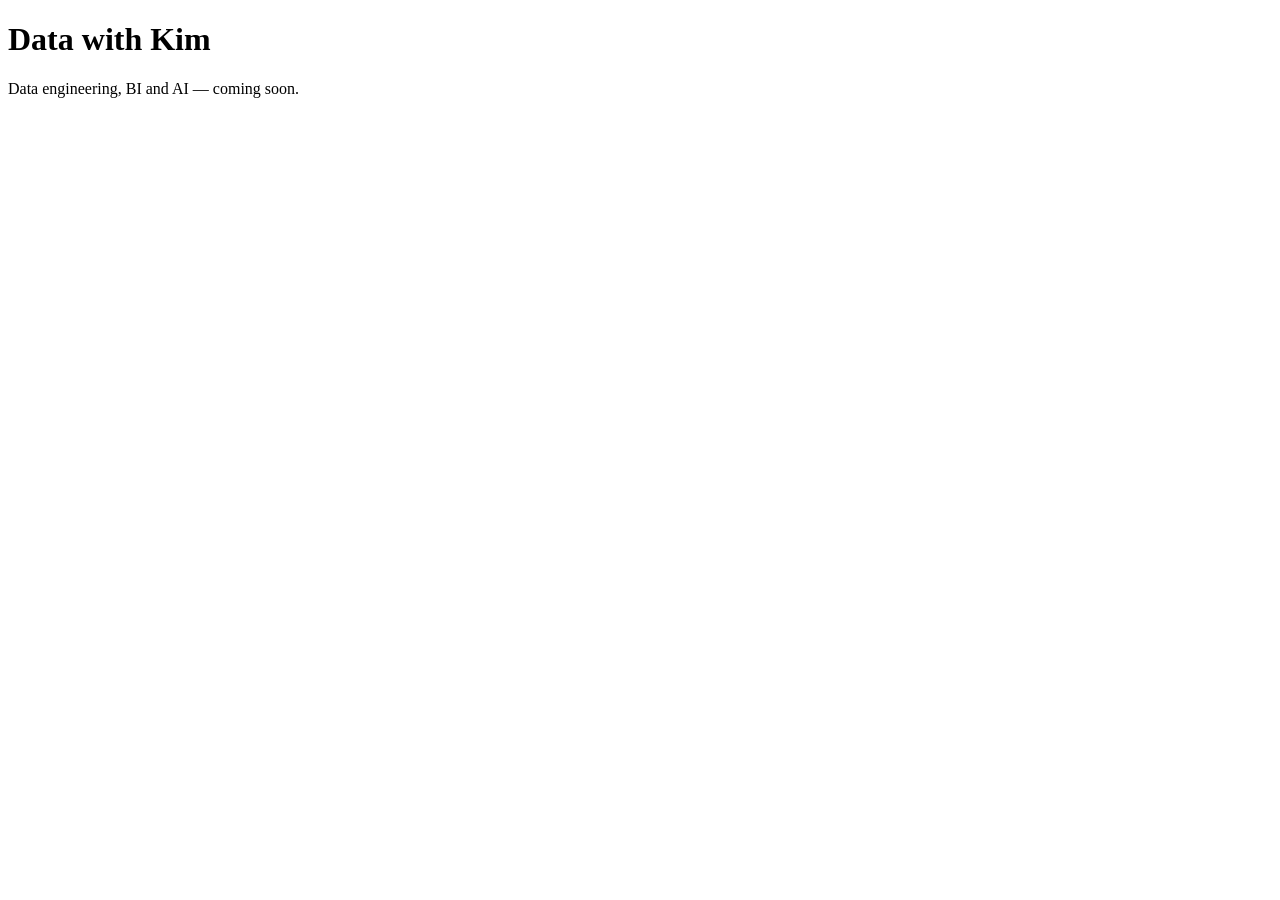
==== index.html @ 4d16c491 "First version of datawithkim.dev" ====
<!doctype html>
<html lang="en">
<head>
  <meta charset="utf-8">
  <meta name="viewport" content="width=device-width, initial-scale=1">
  <title>Data with Kim</title>
</head>
<body>
  <h1>Data with Kim</h1>
  <p>Data engineering, BI and AI — coming soon.</p>
</body>
</html>
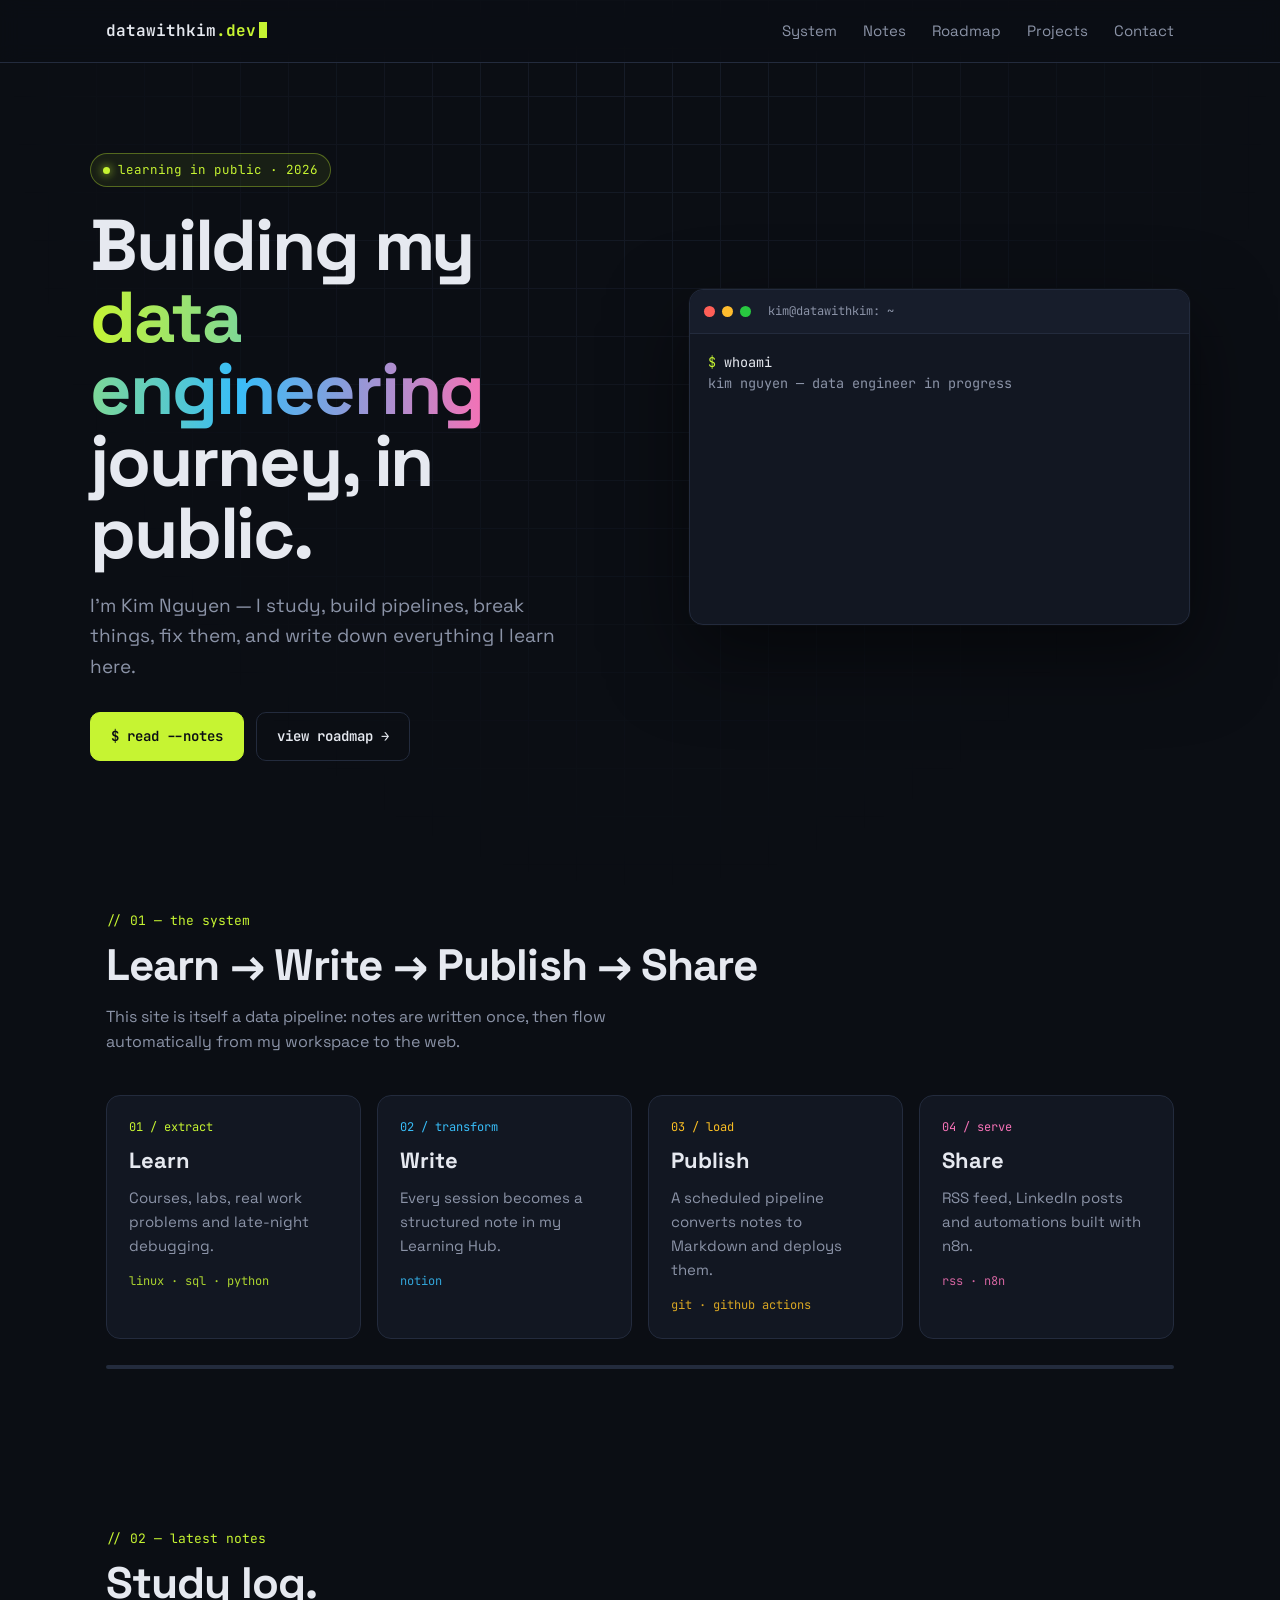
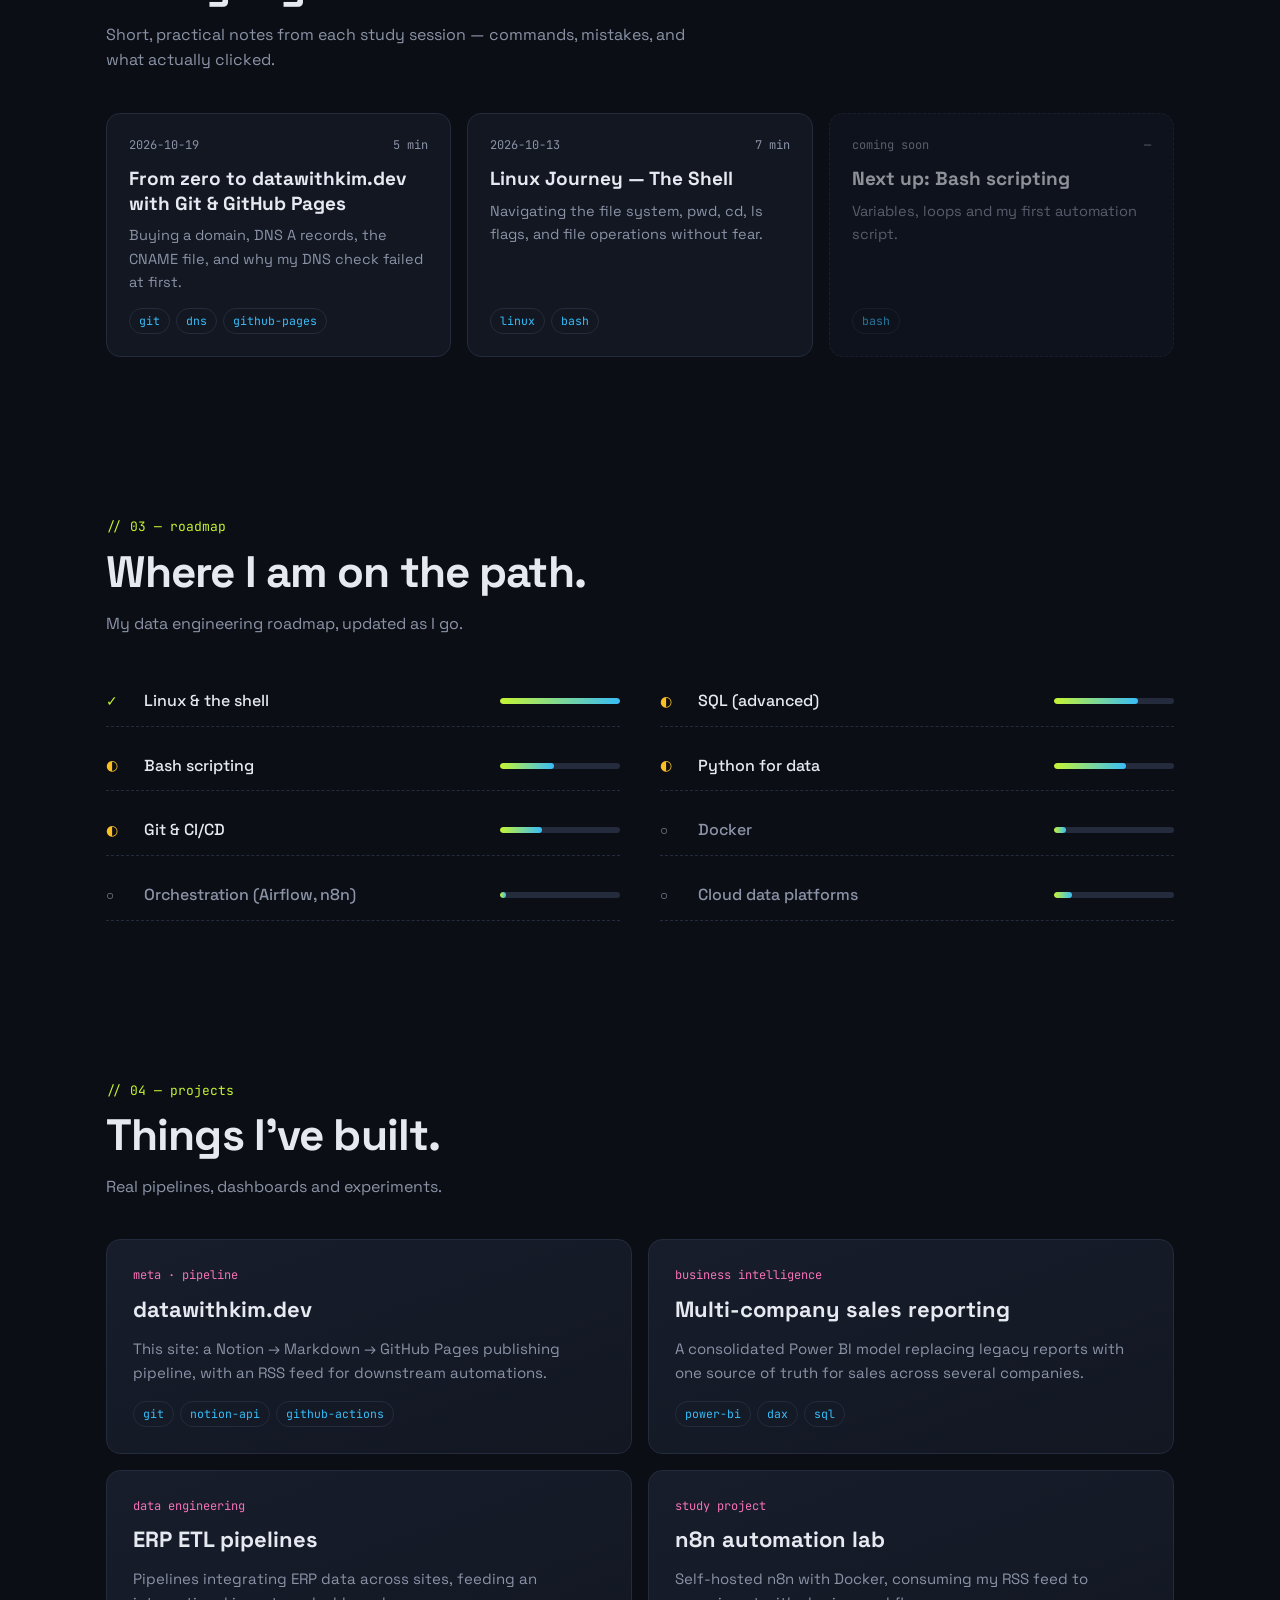
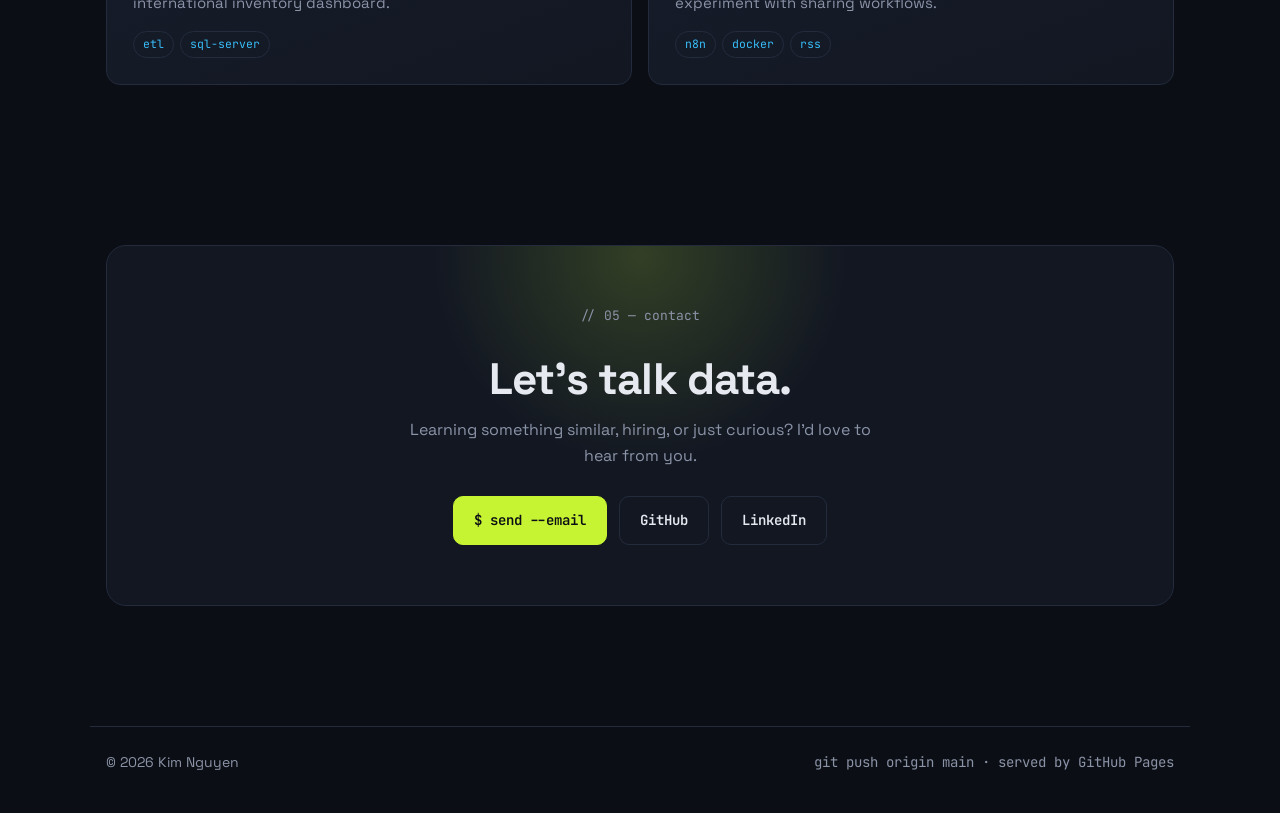
==== commit 8b9c4a63: "New homepage design" ====
--- a/index.html
+++ b/index.html
@@ -1,12 +1,433 @@
-<!doctype html>
+<!DOCTYPE html>
 <html lang="en">
 <head>
-  <meta charset="utf-8">
-  <meta name="viewport" content="width=device-width, initial-scale=1">
+  <meta charset="UTF-8">
+  <meta name="viewport" content="width=device-width, initial-scale=1.0">
   <title>Data with Kim</title>
+  <meta name="description" content="Kim Nguyen's data engineering journey — learning, building and sharing in public.">
+  <link rel="preconnect" href="https://fonts.googleapis.com">
+  <link rel="preconnect" href="https://fonts.gstatic.com" crossorigin>
+  <link href="https://fonts.googleapis.com/css2?family=Space+Grotesk:wght@400;500;700&family=JetBrains+Mono:wght@400;600&display=swap" rel="stylesheet">
+  <style>
+    :root {
+      --bg: #0b0e14;
+      --panel: #121722;
+      --panel-2: #171d2b;
+      --line: #232b3d;
+      --text: #e6e9f0;
+      --muted: #8b93a7;
+      --lime: #c6f432;
+      --cyan: #38bdf8;
+      --pink: #f472b6;
+      --amber: #fbbf24;
+    }
+    * { box-sizing: border-box; margin: 0; padding: 0; }
+    html { scroll-behavior: smooth; }
+    body {
+      background: var(--bg);
+      color: var(--text);
+      font-family: "Space Grotesk", system-ui, sans-serif;
+      line-height: 1.6;
+      overflow-x: hidden;
+    }
+    /* grid background */
+    body::before {
+      content: ""; position: fixed; inset: 0; z-index: -1;
+      background-image:
+        linear-gradient(var(--line) 1px, transparent 1px),
+        linear-gradient(90deg, var(--line) 1px, transparent 1px);
+      background-size: 48px 48px;
+      mask-image: radial-gradient(ellipse at 50% 0%, #000 0%, transparent 70%);
+      -webkit-mask-image: radial-gradient(ellipse at 50% 0%, #000 0%, transparent 70%);
+      opacity: .55;
+    }
+    a { color: var(--lime); text-decoration: none; }
+    .mono { font-family: "JetBrains Mono", monospace; }
+    .wrap { max-width: 1100px; margin: 0 auto; padding: 0 16px; }
+
+    /* NAV */
+    nav {
+      position: sticky; top: 0; z-index: 20;
+      background: rgba(11,14,20,.75); backdrop-filter: blur(10px);
+      border-bottom: 1px solid var(--line);
+    }
+    nav .wrap { display: flex; justify-content: space-between; align-items: center; height: 62px; }
+    .logo { font-family: "JetBrains Mono", monospace; font-weight: 600; color: var(--text); }
+    .logo b { color: var(--lime); }
+    .logo .cursor { display: inline-block; width: 8px; height: 16px; background: var(--lime); margin-left: 3px; vertical-align: -2px; animation: blink 1s steps(1) infinite; }
+    @keyframes blink { 50% { opacity: 0; } }
+    nav ul { display: flex; gap: 26px; list-style: none; font-size: 15px; }
+    nav ul a { color: var(--muted); transition: color .2s; }
+    nav ul a:hover { color: var(--lime); }
+
+    /* HERO */
+    .hero { display: grid; grid-template-columns: 1.1fr 1fr; gap: 48px; align-items: center; padding: 90px 0 70px; }
+    .badge {
+      display: inline-flex; align-items: center; gap: 8px;
+      font-family: "JetBrains Mono", monospace; font-size: 12.5px; color: var(--lime);
+      border: 1px solid rgba(198,244,50,.35); background: rgba(198,244,50,.07);
+      padding: 6px 12px; border-radius: 999px; margin-bottom: 22px;
+    }
+    .badge .dot { width: 7px; height: 7px; border-radius: 50%; background: var(--lime); box-shadow: 0 0 10px var(--lime); animation: pulse 2s infinite; }
+    @keyframes pulse { 50% { opacity: .35; } }
+    h1 { font-size: clamp(40px, 6.5vw, 72px); line-height: 1; letter-spacing: -.03em; font-weight: 700; margin-bottom: 22px; }
+    h1 .grad {
+      background: linear-gradient(90deg, var(--lime), var(--cyan) 55%, var(--pink));
+      -webkit-background-clip: text; background-clip: text; color: transparent;
+    }
+    .lead { color: var(--muted); font-size: 19px; max-width: 40ch; margin-bottom: 30px; }
+    .btns { display: flex; gap: 12px; flex-wrap: wrap; }
+    .btn {
+      font-family: "JetBrains Mono", monospace; font-size: 14px; font-weight: 600;
+      padding: 12px 20px; border-radius: 10px; border: 1px solid var(--line); color: var(--text);
+      transition: transform .15s, border-color .2s, box-shadow .2s;
+    }
+    .btn:hover { transform: translateY(-2px); border-color: var(--lime); }
+    .btn.primary { background: var(--lime); color: #0b0e14; border-color: var(--lime); }
+    .btn.primary:hover { box-shadow: 0 8px 30px rgba(198,244,50,.3); }
+
+    /* TERMINAL */
+    .terminal {
+      background: var(--panel); border: 1px solid var(--line); border-radius: 14px; overflow: hidden;
+      box-shadow: 0 30px 80px rgba(0,0,0,.5), 0 0 0 1px rgba(255,255,255,.02);
+    }
+    .term-bar { display: flex; align-items: center; gap: 7px; padding: 12px 14px; background: var(--panel-2); border-bottom: 1px solid var(--line); }
+    .term-bar i { width: 11px; height: 11px; border-radius: 50%; display: block; }
+    .term-bar i:nth-child(1) { background: #ff5f57; }
+    .term-bar i:nth-child(2) { background: #febc2e; }
+    .term-bar i:nth-child(3) { background: #28c840; }
+    .term-bar span { margin-left: 10px; font-family: "JetBrains Mono", monospace; font-size: 12px; color: var(--muted); }
+    #term { font-family: "JetBrains Mono", monospace; font-size: 13.5px; padding: 18px; min-height: 290px; white-space: pre-wrap; }
+    #term .p { color: var(--lime); }
+    #term .c { color: var(--text); }
+    #term .o { color: var(--muted); }
+    #term .h { color: var(--cyan); }
+    #term .caret { display: inline-block; width: 8px; height: 15px; background: var(--text); vertical-align: -2px; animation: blink 1s steps(1) infinite; }
+
+    /* SECTIONS */
+    section { padding: 80px 0; }
+    .label { font-family: "JetBrains Mono", monospace; font-size: 13px; color: var(--lime); margin-bottom: 10px; }
+    h2 { font-size: clamp(30px, 4.5vw, 44px); letter-spacing: -.02em; line-height: 1.1; margin-bottom: 14px; }
+    .sub { color: var(--muted); max-width: 60ch; margin-bottom: 40px; }
+
+    /* PIPELINE */
+    .pipeline { display: grid; grid-template-columns: repeat(4, 1fr); gap: 16px; position: relative; }
+    .stage {
+      background: var(--panel); border: 1px solid var(--line); border-radius: 14px; padding: 22px; position: relative;
+      transition: border-color .2s, transform .2s;
+    }
+    .stage:hover { border-color: var(--c); transform: translateY(-3px); }
+    .stage .num { font-family: "JetBrains Mono", monospace; font-size: 12px; color: var(--c); }
+    .stage h3 { font-size: 22px; margin: 6px 0 8px; }
+    .stage p { color: var(--muted); font-size: 15px; }
+    .stage .tool { margin-top: 14px; font-family: "JetBrains Mono", monospace; font-size: 12px; color: var(--c); opacity: .85; }
+    .flow { height: 4px; margin: 26px 0 0; border-radius: 4px; background: var(--line); position: relative; overflow: hidden; }
+    .flow::after {
+      content: ""; position: absolute; top: 0; left: -30%; width: 30%; height: 100%;
+      background: linear-gradient(90deg, transparent, var(--lime), var(--cyan), transparent);
+      animation: flow 2.6s linear infinite;
+    }
+    @keyframes flow { to { left: 100%; } }
+
+    /* NOTES */
+    .notes { display: grid; grid-template-columns: repeat(3, 1fr); gap: 16px; }
+    .note {
+      background: var(--panel); border: 1px solid var(--line); border-radius: 14px; padding: 22px;
+      display: flex; flex-direction: column; color: var(--text); transition: border-color .2s, transform .2s;
+    }
+    .note:hover { border-color: var(--lime); transform: translateY(-3px); }
+    .note .meta { display: flex; justify-content: space-between; font-family: "JetBrains Mono", monospace; font-size: 12px; color: var(--muted); margin-bottom: 12px; }
+    .note h3 { font-size: 19px; line-height: 1.3; margin-bottom: 8px; }
+    .note p { color: var(--muted); font-size: 14.5px; flex: 1; margin-bottom: 14px; }
+    .tags { display: flex; gap: 6px; flex-wrap: wrap; }
+    .tag { font-family: "JetBrains Mono", monospace; font-size: 11.5px; padding: 3px 9px; border-radius: 999px; border: 1px solid var(--line); color: var(--cyan); }
+    .note.soon { border-style: dashed; opacity: .6; }
+
+    /* ROADMAP */
+    .roadmap { display: grid; grid-template-columns: 1fr 1fr; gap: 14px 40px; }
+    .step { display: grid; grid-template-columns: 26px 1fr auto; gap: 12px; align-items: center; padding: 12px 0; border-bottom: 1px dashed var(--line); }
+    .step .ic { font-family: "JetBrains Mono", monospace; font-size: 14px; }
+    .step .name { font-weight: 500; }
+    .bar { width: 120px; height: 6px; background: var(--line); border-radius: 6px; overflow: hidden; }
+    .bar span { display: block; height: 100%; background: linear-gradient(90deg, var(--lime), var(--cyan)); border-radius: 6px; width: 0; transition: width 1.2s cubic-bezier(.2,.8,.2,1); }
+    .done .ic { color: var(--lime); }
+    .doing .ic { color: var(--amber); }
+    .todo .ic, .todo .name { color: var(--muted); }
+
+    /* PROJECTS */
+    .projects { display: grid; grid-template-columns: 1fr 1fr; gap: 16px; }
+    .project {
+      background: linear-gradient(160deg, var(--panel-2), var(--panel));
+      border: 1px solid var(--line); border-radius: 14px; padding: 26px; transition: border-color .2s;
+    }
+    .project:hover { border-color: var(--pink); }
+    .project .kind { font-family: "JetBrains Mono", monospace; font-size: 12px; color: var(--pink); }
+    .project h3 { font-size: 22px; margin: 6px 0 10px; }
+    .project p { color: var(--muted); font-size: 15px; margin-bottom: 16px; }
+
+    /* CONTACT */
+    .contact {
+      text-align: center; background: var(--panel); border: 1px solid var(--line); border-radius: 20px;
+      padding: 60px 24px; position: relative; overflow: hidden;
+    }
+    .contact::before {
+      content: ""; position: absolute; width: 420px; height: 420px; border-radius: 50%;
+      background: radial-gradient(circle, rgba(198,244,50,.18), transparent 70%);
+      top: -200px; left: 50%; transform: translateX(-50%);
+    }
+    .contact h2, .contact p, .contact .btns { position: relative; }
+    .contact p { color: var(--muted); max-width: 48ch; margin: 0 auto 28px; }
+    .contact .btns { justify-content: center; }
+
+    footer { padding: 40px 0; color: var(--muted); font-size: 14px; }
+    footer .wrap { display: flex; justify-content: space-between; flex-wrap: wrap; gap: 10px; border-top: 1px solid var(--line); padding-top: 24px; }
+
+    /* reveal on scroll */
+    .reveal { opacity: 0; transform: translateY(24px); transition: opacity .7s, transform .7s; }
+    .reveal.in { opacity: 1; transform: none; }
+
+    @media (max-width: 900px) {
+      .hero { grid-template-columns: 1fr; padding: 56px 0 40px; }
+      .pipeline, .notes, .projects, .roadmap { grid-template-columns: 1fr; }
+      nav ul { display: none; }
+      .bar { width: 80px; }
+    }
+    @media (prefers-reduced-motion: reduce) {
+      *, *::after { animation: none !important; transition: none !important; }
+      .reveal { opacity: 1; transform: none; }
+    }
+  </style>
 </head>
 <body>
-  <h1>Data with Kim</h1>
-  <p>Data engineering, BI and AI — coming soon.</p>
+
+  <nav>
+    <div class="wrap">
+      <a class="logo" href="#">datawithkim<b>.dev</b><span class="cursor"></span></a>
+      <ul>
+        <li><a href="#system">System</a></li>
+        <li><a href="#notes">Notes</a></li>
+        <li><a href="#roadmap">Roadmap</a></li>
+        <li><a href="#projects">Projects</a></li>
+        <li><a href="#contact">Contact</a></li>
+      </ul>
+    </div>
+  </nav>
+
+  <!-- HERO -->
+  <header class="wrap hero">
+    <div>
+      <div class="badge"><span class="dot"></span> learning in public · 2026</div>
+      <h1>Building my<br><span class="grad">data engineering</span><br>journey, in public.</h1>
+      <p class="lead">I'm Kim Nguyen — I study, build pipelines, break things, fix them, and write down everything I learn here.</p>
+      <div class="btns">
+        <a class="btn primary" href="#notes">$ read --notes</a>
+        <a class="btn" href="#roadmap">view roadmap →</a>
+      </div>
+    </div>
+
+    <div class="terminal" aria-label="Terminal introduction">
+      <div class="term-bar"><i></i><i></i><i></i><span>kim@datawithkim: ~</span></div>
+      <div id="term"></div>
+    </div>
+  </header>
+
+  <!-- SYSTEM -->
+  <section id="system" class="reveal">
+    <div class="wrap">
+      <p class="label">// 01 — the system</p>
+      <h2>Learn → Write → Publish → Share</h2>
+      <p class="sub">This site is itself a data pipeline: notes are written once, then flow automatically from my workspace to the web.</p>
+      <div class="pipeline">
+        <div class="stage" style="--c: var(--lime)">
+          <div class="num">01 / extract</div>
+          <h3>Learn</h3>
+          <p>Courses, labs, real work problems and late-night debugging.</p>
+          <div class="tool">linux · sql · python</div>
+        </div>
+        <div class="stage" style="--c: var(--cyan)">
+          <div class="num">02 / transform</div>
+          <h3>Write</h3>
+          <p>Every session becomes a structured note in my Learning Hub.</p>
+          <div class="tool">notion</div>
+        </div>
+        <div class="stage" style="--c: var(--amber)">
+          <div class="num">03 / load</div>
+          <h3>Publish</h3>
+          <p>A scheduled pipeline converts notes to Markdown and deploys them.</p>
+          <div class="tool">git · github actions</div>
+        </div>
+        <div class="stage" style="--c: var(--pink)">
+          <div class="num">04 / serve</div>
+          <h3>Share</h3>
+          <p>RSS feed, LinkedIn posts and automations built with n8n.</p>
+          <div class="tool">rss · n8n</div>
+        </div>
+      </div>
+      <div class="flow"></div>
+    </div>
+  </section>
+
+  <!-- NOTES -->
+  <section id="notes" class="reveal">
+    <div class="wrap">
+      <p class="label">// 02 — latest notes</p>
+      <h2>Study log.</h2>
+      <p class="sub">Short, practical notes from each study session — commands, mistakes, and what actually clicked.</p>
+      <div class="notes">
+        <a class="note" href="#">
+          <div class="meta"><span>2026-10-19</span><span>5 min</span></div>
+          <h3>From zero to datawithkim.dev with Git &amp; GitHub Pages</h3>
+          <p>Buying a domain, DNS A records, the CNAME file, and why my DNS check failed at first.</p>
+          <div class="tags"><span class="tag">git</span><span class="tag">dns</span><span class="tag">github-pages</span></div>
+        </a>
+        <a class="note" href="#">
+          <div class="meta"><span>2026-10-13</span><span>7 min</span></div>
+          <h3>Linux Journey — The Shell</h3>
+          <p>Navigating the file system, pwd, cd, ls flags, and file operations without fear.</p>
+          <div class="tags"><span class="tag">linux</span><span class="tag">bash</span></div>
+        </a>
+        <div class="note soon">
+          <div class="meta"><span>coming soon</span><span>—</span></div>
+          <h3>Next up: Bash scripting</h3>
+          <p>Variables, loops and my first automation script.</p>
+          <div class="tags"><span class="tag">bash</span></div>
+        </div>
+      </div>
+    </div>
+  </section>
+
+  <!-- ROADMAP -->
+  <section id="roadmap" class="reveal">
+    <div class="wrap">
+      <p class="label">// 03 — roadmap</p>
+      <h2>Where I am on the path.</h2>
+      <p class="sub">My data engineering roadmap, updated as I go.</p>
+      <div class="roadmap">
+        <div class="step done"><span class="ic">✓</span><span class="name">Linux &amp; the shell</span><div class="bar"><span data-w="100"></span></div></div>
+        <div class="step doing"><span class="ic">◐</span><span class="name">SQL (advanced)</span><div class="bar"><span data-w="70"></span></div></div>
+        <div class="step doing"><span class="ic">◐</span><span class="name">Bash scripting</span><div class="bar"><span data-w="45"></span></div></div>
+        <div class="step doing"><span class="ic">◐</span><span class="name">Python for data</span><div class="bar"><span data-w="60"></span></div></div>
+        <div class="step doing"><span class="ic">◐</span><span class="name">Git &amp; CI/CD</span><div class="bar"><span data-w="35"></span></div></div>
+        <div class="step todo"><span class="ic">○</span><span class="name">Docker</span><div class="bar"><span data-w="10"></span></div></div>
+        <div class="step todo"><span class="ic">○</span><span class="name">Orchestration (Airflow, n8n)</span><div class="bar"><span data-w="5"></span></div></div>
+        <div class="step todo"><span class="ic">○</span><span class="name">Cloud data platforms</span><div class="bar"><span data-w="15"></span></div></div>
+      </div>
+    </div>
+  </section>
+
+  <!-- PROJECTS -->
+  <section id="projects" class="reveal">
+    <div class="wrap">
+      <p class="label">// 04 — projects</p>
+      <h2>Things I've built.</h2>
+      <p class="sub">Real pipelines, dashboards and experiments.</p>
+      <div class="projects">
+        <div class="project">
+          <div class="kind">meta · pipeline</div>
+          <h3>datawithkim.dev</h3>
+          <p>This site: a Notion → Markdown → GitHub Pages publishing pipeline, with an RSS feed for downstream automations.</p>
+          <div class="tags"><span class="tag">git</span><span class="tag">notion-api</span><span class="tag">github-actions</span></div>
+        </div>
+        <div class="project">
+          <div class="kind">business intelligence</div>
+          <h3>Multi-company sales reporting</h3>
+          <p>A consolidated Power BI model replacing legacy reports with one source of truth for sales across several companies.</p>
+          <div class="tags"><span class="tag">power-bi</span><span class="tag">dax</span><span class="tag">sql</span></div>
+        </div>
+        <div class="project">
+          <div class="kind">data engineering</div>
+          <h3>ERP ETL pipelines</h3>
+          <p>Pipelines integrating ERP data across sites, feeding an international inventory dashboard.</p>
+          <div class="tags"><span class="tag">etl</span><span class="tag">sql-server</span></div>
+        </div>
+        <div class="project">
+          <div class="kind">study project</div>
+          <h3>n8n automation lab</h3>
+          <p>Self-hosted n8n with Docker, consuming my RSS feed to experiment with sharing workflows.</p>
+          <div class="tags"><span class="tag">n8n</span><span class="tag">docker</span><span class="tag">rss</span></div>
+        </div>
+      </div>
+    </div>
+  </section>
+
+  <!-- CONTACT -->
+  <section id="contact" class="reveal">
+    <div class="wrap">
+      <div class="contact">
+        <p class="label">// 05 — contact</p>
+        <h2>Let's talk data.</h2>
+        <p>Learning something similar, hiring, or just curious? I'd love to hear from you.</p>
+        <div class="btns">
+          <a class="btn primary" href="mailto:you@example.com">$ send --email</a>
+          <a class="btn" href="https://github.com/dottienguyen23" target="_blank" rel="noopener">GitHub</a>
+          <a class="btn" href="https://www.linkedin.com/in/YOUR-LINKEDIN" target="_blank" rel="noopener">LinkedIn</a>
+        </div>
+      </div>
+    </div>
+  </section>
+
+  <footer>
+    <div class="wrap">
+      <span>© <span id="yr">2026</span> Kim Nguyen</span>
+      <span class="mono">git push origin main · served by GitHub Pages</span>
+    </div>
+  </footer>
+
+  <script>
+    document.getElementById('yr').textContent = new Date().getFullYear();
+
+    // Typing terminal
+    var lines = [
+      { t: 'cmd', s: 'whoami' },
+      { t: 'out', s: 'kim nguyen — data engineer in progress' },
+      { t: 'cmd', s: 'cat stack.txt' },
+      { t: 'hl',  s: 'sql · python · bash · power bi · git' },
+      { t: 'cmd', s: 'tail -n 3 learning.log' },
+      { t: 'out', s: '[ok] linux: the shell\n[ok] git + github pages + custom domain\n[..] bash scripting' },
+      { t: 'cmd', s: './publish.sh --to datawithkim.dev' },
+      { t: 'hl',  s: '✔ deployed. see you in the notes.' }
+    ];
+    var term = document.getElementById('term');
+    var reduce = window.matchMedia('(prefers-reduced-motion: reduce)').matches;
+
+    function esc(s) { return s.replace(/&/g,'&amp;').replace(/</g,'&lt;'); }
+
+    if (reduce) {
+      term.innerHTML = lines.map(function (l) {
+        return l.t === 'cmd' ? '<span class="p">$ </span><span class="c">' + esc(l.s) + '</span>'
+             : '<span class="' + (l.t === 'hl' ? 'h' : 'o') + '">' + esc(l.s) + '</span>';
+      }).join('\n');
+    } else {
+      var html = '', i = 0;
+      function next() {
+        if (i >= lines.length) { term.innerHTML = html + '\n<span class="p">$ </span><span class="caret"></span>'; return; }
+        var l = lines[i++];
+        if (l.t === 'cmd') {
+          var j = 0, prefix = html + (html ? '\n' : '') + '<span class="p">$ </span>';
+          (function type() {
+            term.innerHTML = prefix + '<span class="c">' + esc(l.s.slice(0, j)) + '</span><span class="caret"></span>';
+            if (j++ < l.s.length) setTimeout(type, 38 + Math.random() * 40);
+            else { html = prefix + '<span class="c">' + esc(l.s) + '</span>'; setTimeout(next, 350); }
+          })();
+        } else {
+          html += '\n<span class="' + (l.t === 'hl' ? 'h' : 'o') + '">' + esc(l.s) + '</span>';
+          term.innerHTML = html;
+          setTimeout(next, 500);
+        }
+      }
+      setTimeout(next, 500);
+    }
+
+    // Reveal on scroll + fill roadmap bars
+    var io = new IntersectionObserver(function (entries) {
+      entries.forEach(function (e) {
+        if (!e.isIntersecting) return;
+        e.target.classList.add('in');
+        e.target.querySelectorAll('.bar span').forEach(function (b) { b.style.width = b.dataset.w + '%'; });
+        io.unobserve(e.target);
+      });
+    }, { threshold: 0.15 });
+    document.querySelectorAll('.reveal').forEach(function (el) { io.observe(el); });
+  </script>
 </body>
 </html>
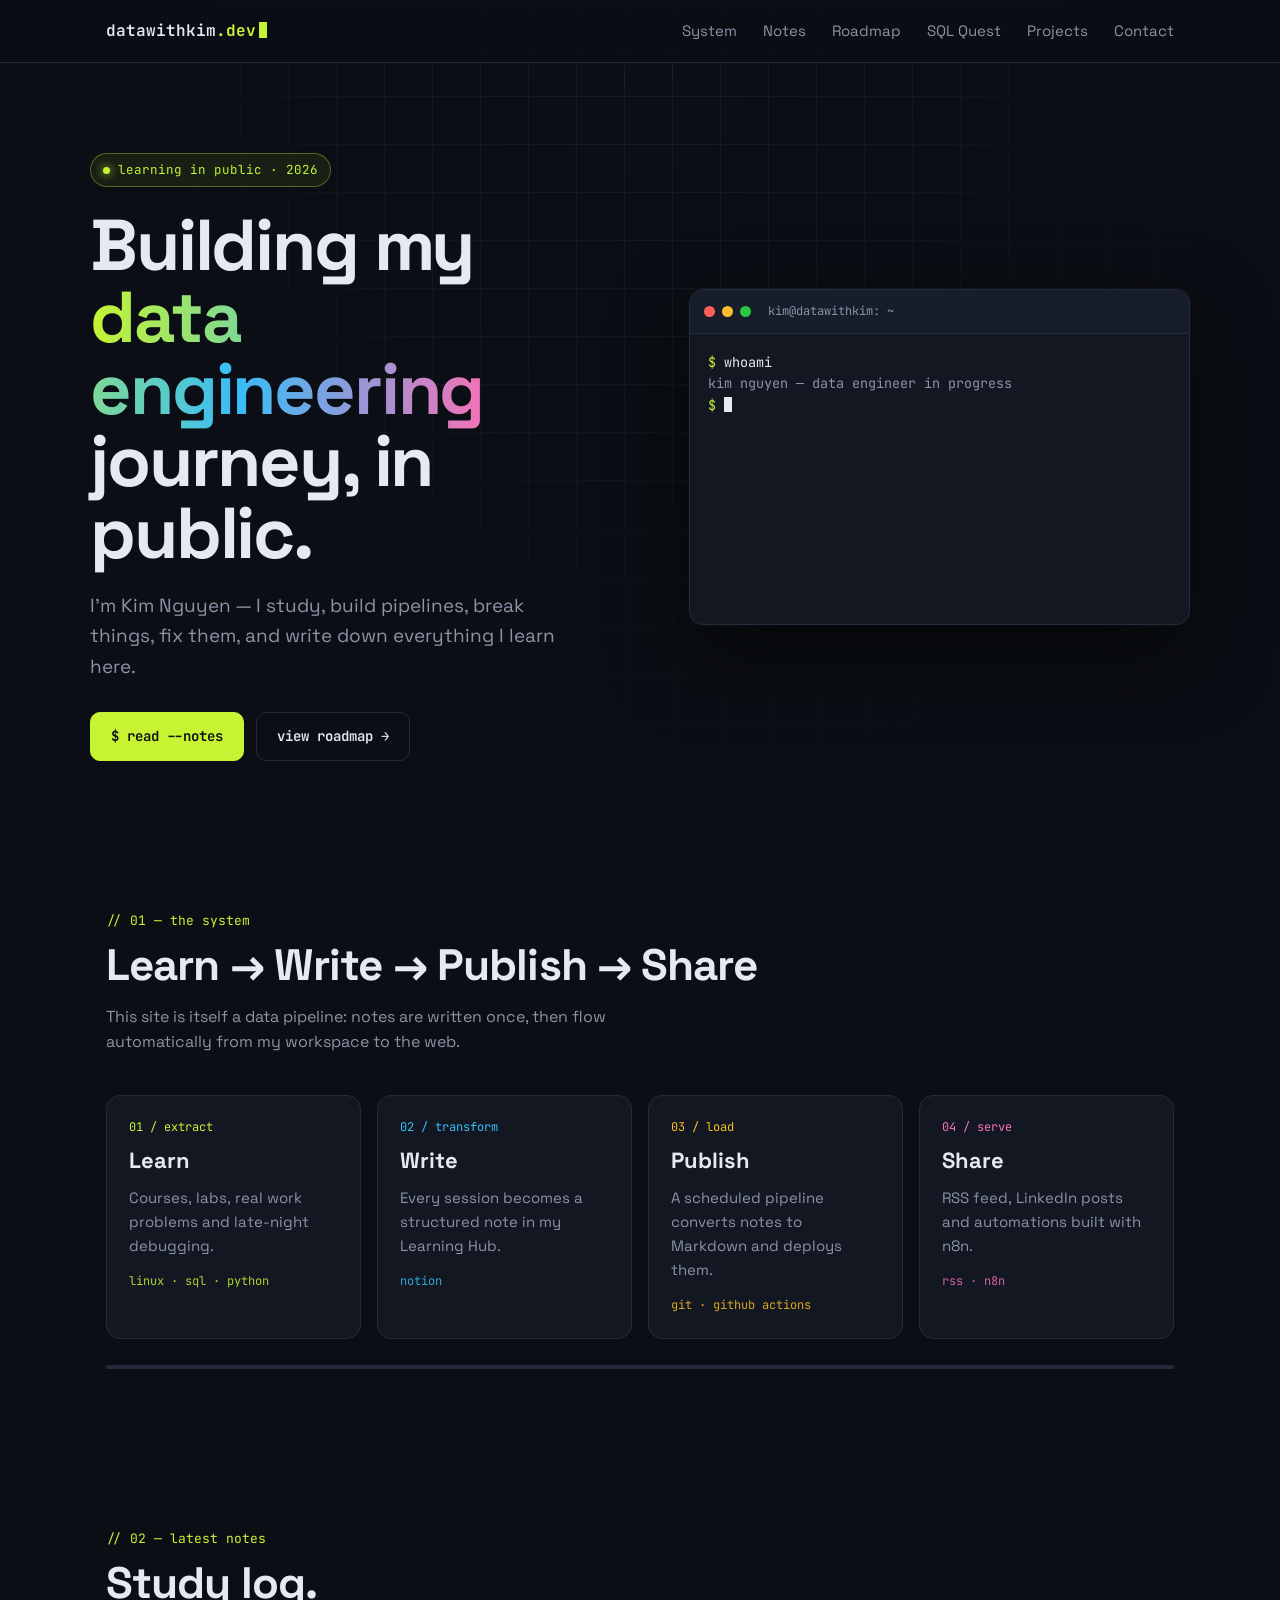
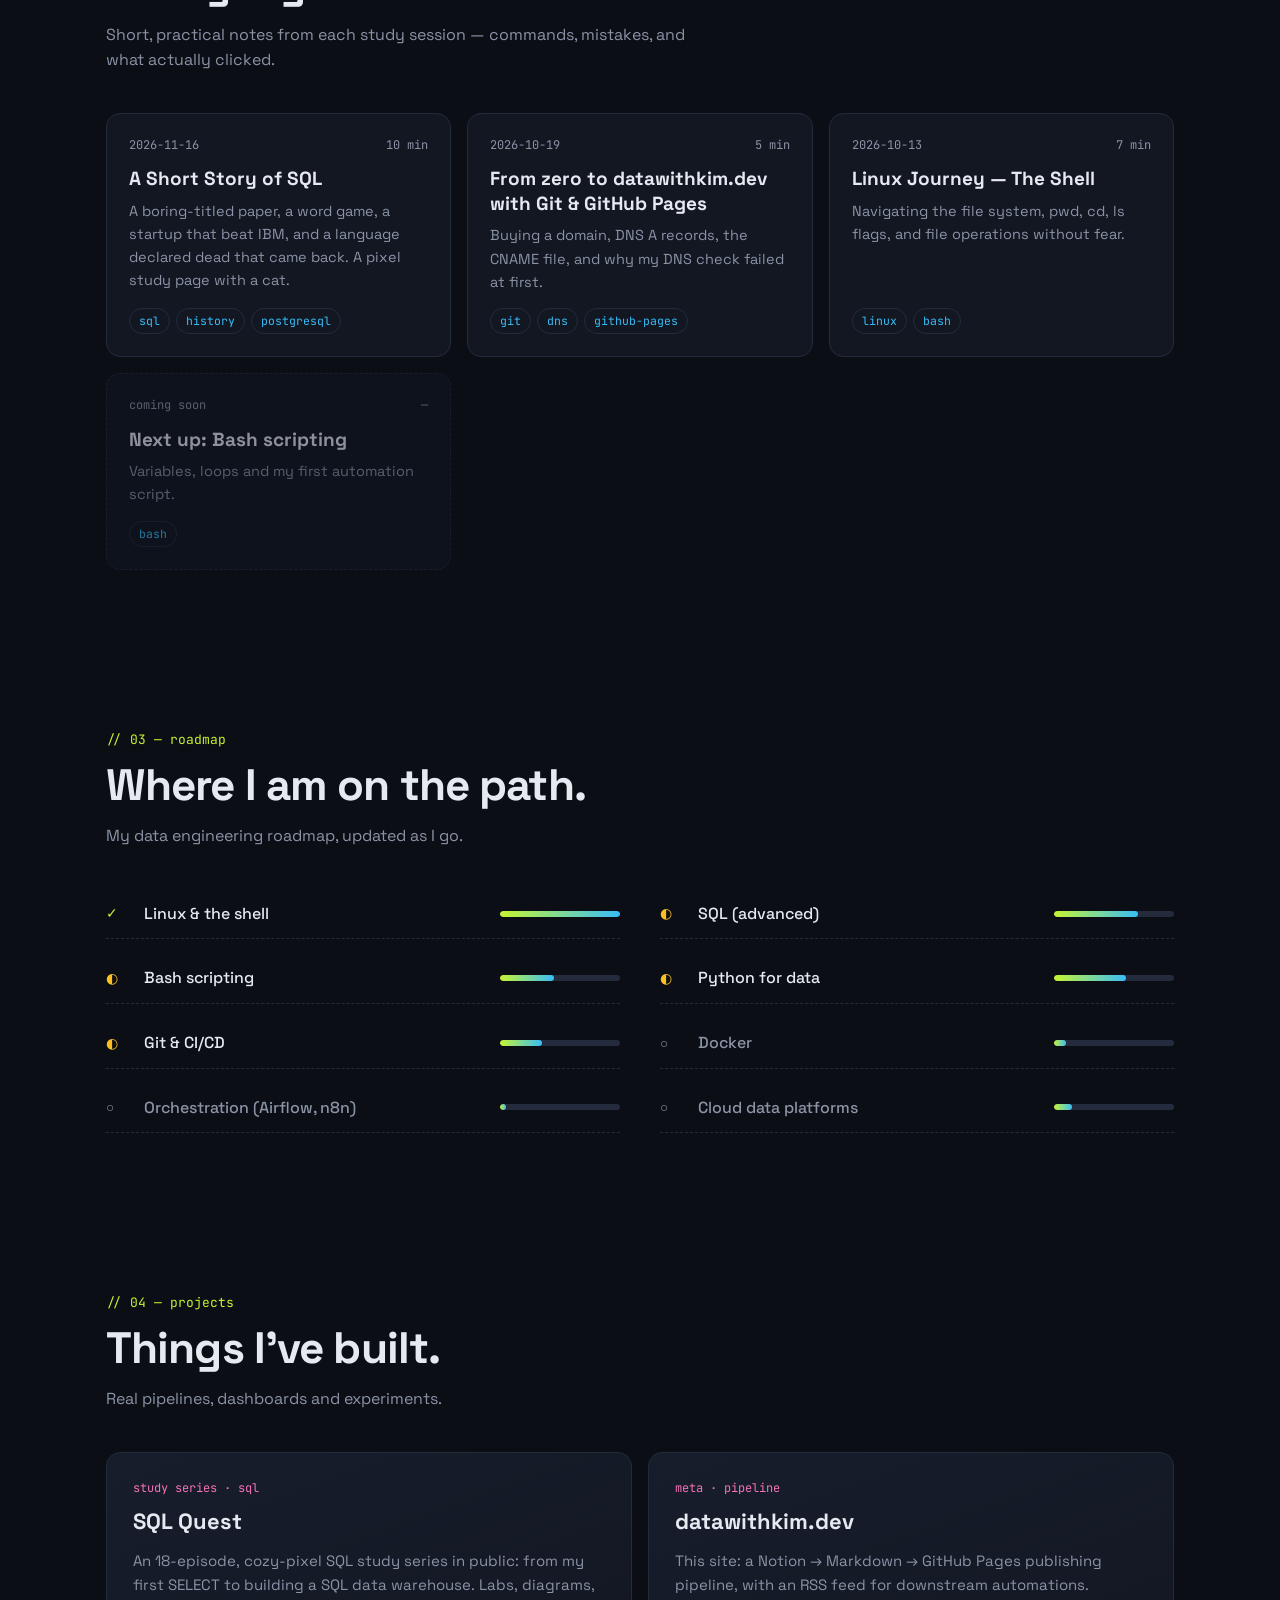
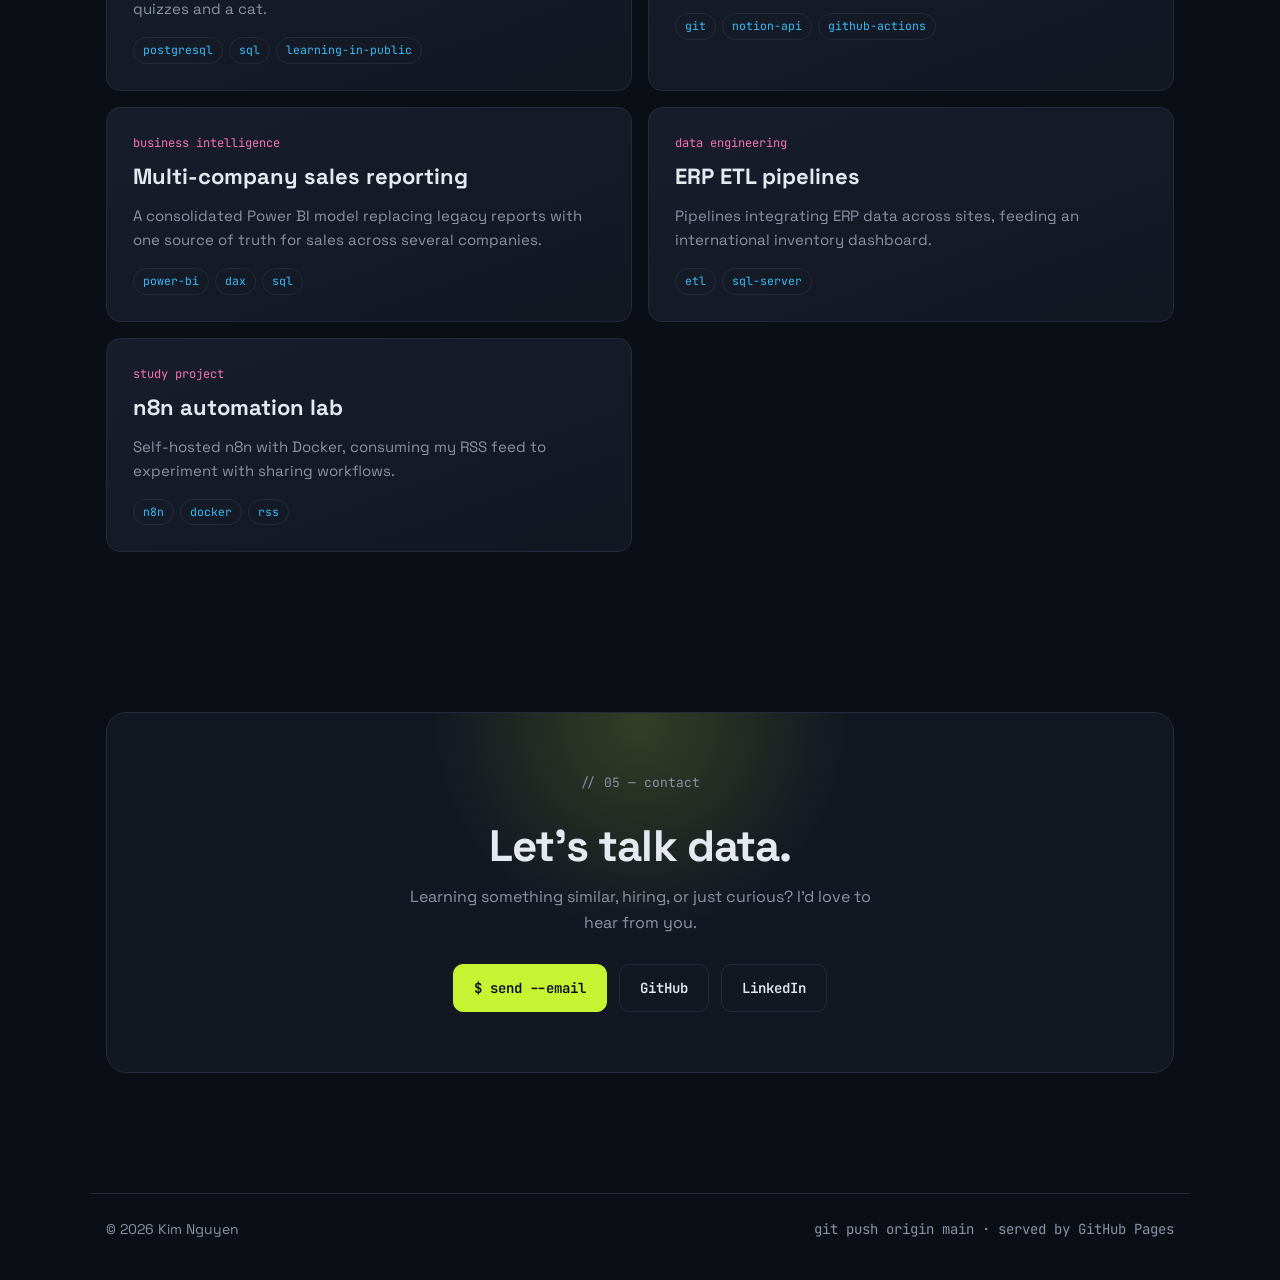
==== commit de38547e: "Add SQL Quest study series" ====
--- a/index.html
+++ b/index.html
@@ -207,6 +207,7 @@
         <li><a href="#system">System</a></li>
         <li><a href="#notes">Notes</a></li>
         <li><a href="#roadmap">Roadmap</a></li>
+        <li><a href="/sql/">SQL Quest</a></li>
         <li><a href="#projects">Projects</a></li>
         <li><a href="#contact">Contact</a></li>
       </ul>
@@ -274,6 +275,12 @@
       <h2>Study log.</h2>
       <p class="sub">Short, practical notes from each study session — commands, mistakes, and what actually clicked.</p>
       <div class="notes">
+        <a class="note" href="/sql/ep00-story-of-sql/">
+          <div class="meta"><span>2026-11-16</span><span>10 min</span></div>
+          <h3>A Short Story of SQL</h3>
+          <p>A boring-titled paper, a word game, a startup that beat IBM, and a language declared dead that came back. A pixel study page with a cat.</p>
+          <div class="tags"><span class="tag">sql</span><span class="tag">history</span><span class="tag">postgresql</span></div>
+        </a>
         <a class="note" href="#">
           <div class="meta"><span>2026-10-19</span><span>5 min</span></div>
           <h3>From zero to datawithkim.dev with Git &amp; GitHub Pages</h3>
@@ -322,6 +329,12 @@
       <h2>Things I've built.</h2>
       <p class="sub">Real pipelines, dashboards and experiments.</p>
       <div class="projects">
+        <a class="project" href="/sql/" style="color:inherit">
+          <div class="kind">study series · sql</div>
+          <h3>SQL Quest</h3>
+          <p>An 18-episode, cozy-pixel SQL study series in public: from my first SELECT to building a SQL data warehouse. Labs, diagrams, quizzes and a cat.</p>
+          <div class="tags"><span class="tag">postgresql</span><span class="tag">sql</span><span class="tag">learning-in-public</span></div>
+        </a>
         <div class="project">
           <div class="kind">meta · pipeline</div>
           <h3>datawithkim.dev</h3>
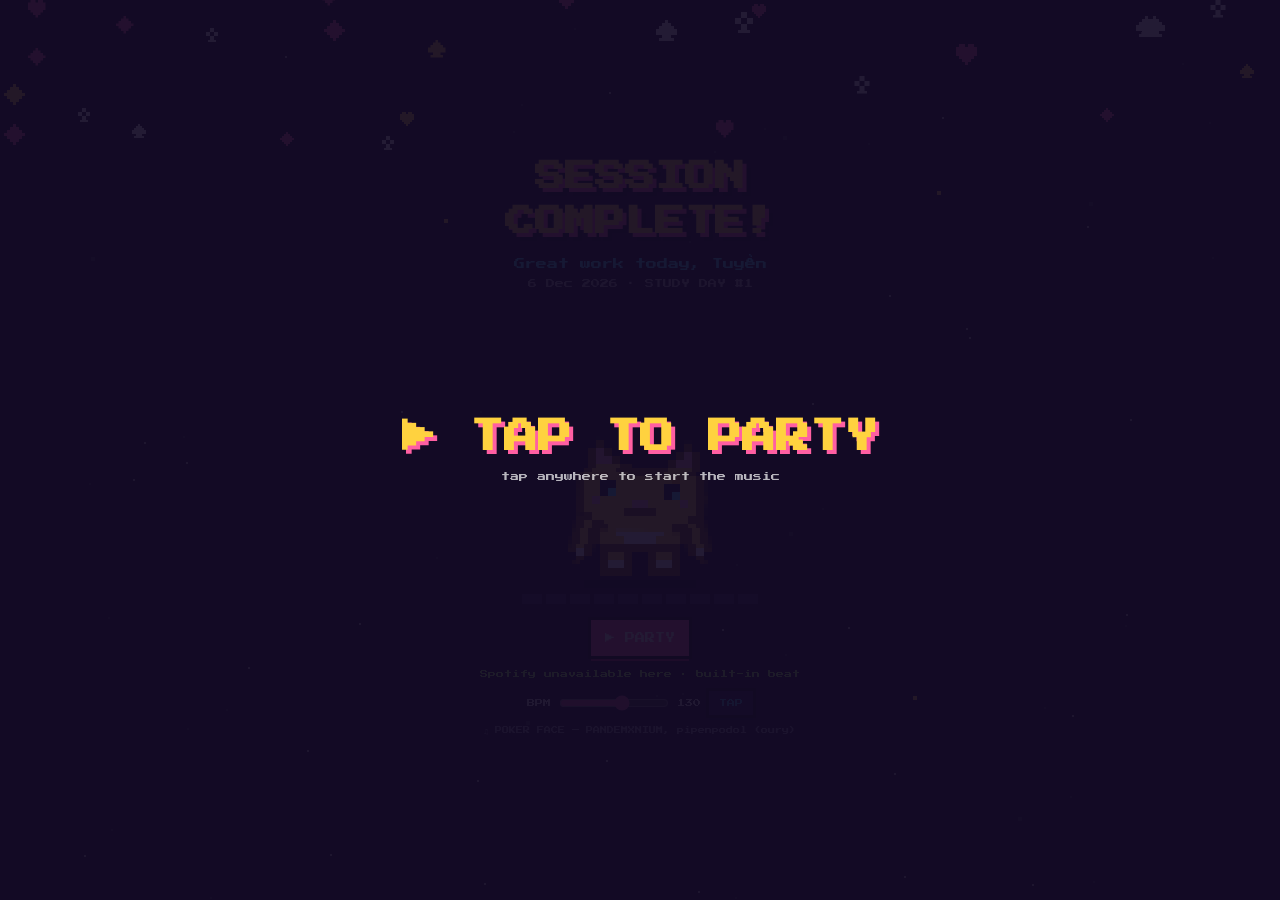
==== commit 1d3decae: "party/index.html Add cat party page" ====
--- a/index.html
+++ b/index.html
@@ -1,446 +1,283 @@
 <!DOCTYPE html>
 <html lang="en">
 <head>
-  <meta charset="UTF-8">
-  <meta name="viewport" content="width=device-width, initial-scale=1.0">
-  <title>Data with Kim</title>
-  <meta name="description" content="Kim Nguyen's data engineering journey — learning, building and sharing in public.">
-  <link rel="preconnect" href="https://fonts.googleapis.com">
-  <link rel="preconnect" href="https://fonts.gstatic.com" crossorigin>
-  <link href="https://fonts.googleapis.com/css2?family=Space+Grotesk:wght@400;500;700&family=JetBrains+Mono:wght@400;600&display=swap" rel="stylesheet">
-  <style>
-    :root {
-      --bg: #0b0e14;
-      --panel: #121722;
-      --panel-2: #171d2b;
-      --line: #232b3d;
-      --text: #e6e9f0;
-      --muted: #8b93a7;
-      --lime: #c6f432;
-      --cyan: #38bdf8;
-      --pink: #f472b6;
-      --amber: #fbbf24;
-    }
-    * { box-sizing: border-box; margin: 0; padding: 0; }
-    html { scroll-behavior: smooth; }
-    body {
-      background: var(--bg);
-      color: var(--text);
-      font-family: "Space Grotesk", system-ui, sans-serif;
-      line-height: 1.6;
-      overflow-x: hidden;
-    }
-    /* grid background */
-    body::before {
-      content: ""; position: fixed; inset: 0; z-index: -1;
-      background-image:
-        linear-gradient(var(--line) 1px, transparent 1px),
-        linear-gradient(90deg, var(--line) 1px, transparent 1px);
-      background-size: 48px 48px;
-      mask-image: radial-gradient(ellipse at 50% 0%, #000 0%, transparent 70%);
-      -webkit-mask-image: radial-gradient(ellipse at 50% 0%, #000 0%, transparent 70%);
-      opacity: .55;
-    }
-    a { color: var(--lime); text-decoration: none; }
-    .mono { font-family: "JetBrains Mono", monospace; }
-    .wrap { max-width: 1100px; margin: 0 auto; padding: 0 16px; }
-
-    /* NAV */
-    nav {
-      position: sticky; top: 0; z-index: 20;
-      background: rgba(11,14,20,.75); backdrop-filter: blur(10px);
-      border-bottom: 1px solid var(--line);
-    }
-    nav .wrap { display: flex; justify-content: space-between; align-items: center; height: 62px; }
-    .logo { font-family: "JetBrains Mono", monospace; font-weight: 600; color: var(--text); }
-    .logo b { color: var(--lime); }
-    .logo .cursor { display: inline-block; width: 8px; height: 16px; background: var(--lime); margin-left: 3px; vertical-align: -2px; animation: blink 1s steps(1) infinite; }
-    @keyframes blink { 50% { opacity: 0; } }
-    nav ul { display: flex; gap: 26px; list-style: none; font-size: 15px; }
-    nav ul a { color: var(--muted); transition: color .2s; }
-    nav ul a:hover { color: var(--lime); }
-
-    /* HERO */
-    .hero { display: grid; grid-template-columns: 1.1fr 1fr; gap: 48px; align-items: center; padding: 90px 0 70px; }
-    .badge {
-      display: inline-flex; align-items: center; gap: 8px;
-      font-family: "JetBrains Mono", monospace; font-size: 12.5px; color: var(--lime);
-      border: 1px solid rgba(198,244,50,.35); background: rgba(198,244,50,.07);
-      padding: 6px 12px; border-radius: 999px; margin-bottom: 22px;
-    }
-    .badge .dot { width: 7px; height: 7px; border-radius: 50%; background: var(--lime); box-shadow: 0 0 10px var(--lime); animation: pulse 2s infinite; }
-    @keyframes pulse { 50% { opacity: .35; } }
-    h1 { font-size: clamp(40px, 6.5vw, 72px); line-height: 1; letter-spacing: -.03em; font-weight: 700; margin-bottom: 22px; }
-    h1 .grad {
-      background: linear-gradient(90deg, var(--lime), var(--cyan) 55%, var(--pink));
-      -webkit-background-clip: text; background-clip: text; color: transparent;
-    }
-    .lead { color: var(--muted); font-size: 19px; max-width: 40ch; margin-bottom: 30px; }
-    .btns { display: flex; gap: 12px; flex-wrap: wrap; }
-    .btn {
-      font-family: "JetBrains Mono", monospace; font-size: 14px; font-weight: 600;
-      padding: 12px 20px; border-radius: 10px; border: 1px solid var(--line); color: var(--text);
-      transition: transform .15s, border-color .2s, box-shadow .2s;
-    }
-    .btn:hover { transform: translateY(-2px); border-color: var(--lime); }
-    .btn.primary { background: var(--lime); color: #0b0e14; border-color: var(--lime); }
-    .btn.primary:hover { box-shadow: 0 8px 30px rgba(198,244,50,.3); }
-
-    /* TERMINAL */
-    .terminal {
-      background: var(--panel); border: 1px solid var(--line); border-radius: 14px; overflow: hidden;
-      box-shadow: 0 30px 80px rgba(0,0,0,.5), 0 0 0 1px rgba(255,255,255,.02);
-    }
-    .term-bar { display: flex; align-items: center; gap: 7px; padding: 12px 14px; background: var(--panel-2); border-bottom: 1px solid var(--line); }
-    .term-bar i { width: 11px; height: 11px; border-radius: 50%; display: block; }
-    .term-bar i:nth-child(1) { background: #ff5f57; }
-    .term-bar i:nth-child(2) { background: #febc2e; }
-    .term-bar i:nth-child(3) { background: #28c840; }
-    .term-bar span { margin-left: 10px; font-family: "JetBrains Mono", monospace; font-size: 12px; color: var(--muted); }
-    #term { font-family: "JetBrains Mono", monospace; font-size: 13.5px; padding: 18px; min-height: 290px; white-space: pre-wrap; }
-    #term .p { color: var(--lime); }
-    #term .c { color: var(--text); }
-    #term .o { color: var(--muted); }
-    #term .h { color: var(--cyan); }
-    #term .caret { display: inline-block; width: 8px; height: 15px; background: var(--text); vertical-align: -2px; animation: blink 1s steps(1) infinite; }
-
-    /* SECTIONS */
-    section { padding: 80px 0; }
-    .label { font-family: "JetBrains Mono", monospace; font-size: 13px; color: var(--lime); margin-bottom: 10px; }
-    h2 { font-size: clamp(30px, 4.5vw, 44px); letter-spacing: -.02em; line-height: 1.1; margin-bottom: 14px; }
-    .sub { color: var(--muted); max-width: 60ch; margin-bottom: 40px; }
-
-    /* PIPELINE */
-    .pipeline { display: grid; grid-template-columns: repeat(4, 1fr); gap: 16px; position: relative; }
-    .stage {
-      background: var(--panel); border: 1px solid var(--line); border-radius: 14px; padding: 22px; position: relative;
-      transition: border-color .2s, transform .2s;
-    }
-    .stage:hover { border-color: var(--c); transform: translateY(-3px); }
-    .stage .num { font-family: "JetBrains Mono", monospace; font-size: 12px; color: var(--c); }
-    .stage h3 { font-size: 22px; margin: 6px 0 8px; }
-    .stage p { color: var(--muted); font-size: 15px; }
-    .stage .tool { margin-top: 14px; font-family: "JetBrains Mono", monospace; font-size: 12px; color: var(--c); opacity: .85; }
-    .flow { height: 4px; margin: 26px 0 0; border-radius: 4px; background: var(--line); position: relative; overflow: hidden; }
-    .flow::after {
-      content: ""; position: absolute; top: 0; left: -30%; width: 30%; height: 100%;
-      background: linear-gradient(90deg, transparent, var(--lime), var(--cyan), transparent);
-      animation: flow 2.6s linear infinite;
-    }
-    @keyframes flow { to { left: 100%; } }
-
-    /* NOTES */
-    .notes { display: grid; grid-template-columns: repeat(3, 1fr); gap: 16px; }
-    .note {
-      background: var(--panel); border: 1px solid var(--line); border-radius: 14px; padding: 22px;
-      display: flex; flex-direction: column; color: var(--text); transition: border-color .2s, transform .2s;
-    }
-    .note:hover { border-color: var(--lime); transform: translateY(-3px); }
-    .note .meta { display: flex; justify-content: space-between; font-family: "JetBrains Mono", monospace; font-size: 12px; color: var(--muted); margin-bottom: 12px; }
-    .note h3 { font-size: 19px; line-height: 1.3; margin-bottom: 8px; }
-    .note p { color: var(--muted); font-size: 14.5px; flex: 1; margin-bottom: 14px; }
-    .tags { display: flex; gap: 6px; flex-wrap: wrap; }
-    .tag { font-family: "JetBrains Mono", monospace; font-size: 11.5px; padding: 3px 9px; border-radius: 999px; border: 1px solid var(--line); color: var(--cyan); }
-    .note.soon { border-style: dashed; opacity: .6; }
-
-    /* ROADMAP */
-    .roadmap { display: grid; grid-template-columns: 1fr 1fr; gap: 14px 40px; }
-    .step { display: grid; grid-template-columns: 26px 1fr auto; gap: 12px; align-items: center; padding: 12px 0; border-bottom: 1px dashed var(--line); }
-    .step .ic { font-family: "JetBrains Mono", monospace; font-size: 14px; }
-    .step .name { font-weight: 500; }
-    .bar { width: 120px; height: 6px; background: var(--line); border-radius: 6px; overflow: hidden; }
-    .bar span { display: block; height: 100%; background: linear-gradient(90deg, var(--lime), var(--cyan)); border-radius: 6px; width: 0; transition: width 1.2s cubic-bezier(.2,.8,.2,1); }
-    .done .ic { color: var(--lime); }
-    .doing .ic { color: var(--amber); }
-    .todo .ic, .todo .name { color: var(--muted); }
-
-    /* PROJECTS */
-    .projects { display: grid; grid-template-columns: 1fr 1fr; gap: 16px; }
-    .project {
-      background: linear-gradient(160deg, var(--panel-2), var(--panel));
-      border: 1px solid var(--line); border-radius: 14px; padding: 26px; transition: border-color .2s;
-    }
-    .project:hover { border-color: var(--pink); }
-    .project .kind { font-family: "JetBrains Mono", monospace; font-size: 12px; color: var(--pink); }
-    .project h3 { font-size: 22px; margin: 6px 0 10px; }
-    .project p { color: var(--muted); font-size: 15px; margin-bottom: 16px; }
-
-    /* CONTACT */
-    .contact {
-      text-align: center; background: var(--panel); border: 1px solid var(--line); border-radius: 20px;
-      padding: 60px 24px; position: relative; overflow: hidden;
-    }
-    .contact::before {
-      content: ""; position: absolute; width: 420px; height: 420px; border-radius: 50%;
-      background: radial-gradient(circle, rgba(198,244,50,.18), transparent 70%);
-      top: -200px; left: 50%; transform: translateX(-50%);
-    }
-    .contact h2, .contact p, .contact .btns { position: relative; }
-    .contact p { color: var(--muted); max-width: 48ch; margin: 0 auto 28px; }
-    .contact .btns { justify-content: center; }
-
-    footer { padding: 40px 0; color: var(--muted); font-size: 14px; }
-    footer .wrap { display: flex; justify-content: space-between; flex-wrap: wrap; gap: 10px; border-top: 1px solid var(--line); padding-top: 24px; }
-
-    /* reveal on scroll */
-    .reveal { opacity: 0; transform: translateY(24px); transition: opacity .7s, transform .7s; }
-    .reveal.in { opacity: 1; transform: none; }
-
-    @media (max-width: 900px) {
-      .hero { grid-template-columns: 1fr; padding: 56px 0 40px; }
-      .pipeline, .notes, .projects, .roadmap { grid-template-columns: 1fr; }
-      nav ul { display: none; }
-      .bar { width: 80px; }
-    }
-    @media (prefers-reduced-motion: reduce) {
-      *, *::after { animation: none !important; transition: none !important; }
-      .reveal { opacity: 1; transform: none; }
-    }
-  </style>
+<meta charset="UTF-8">
+<meta name="viewport" content="width=device-width, initial-scale=1">
+<title>Session Complete — Cat Party</title>
+<link href="https://fonts.googleapis.com/css2?family=Press+Start+2P&display=swap" rel="stylesheet">
+<style>
+  :root{--bg:#140b26;--pink:#ff5fa2;--cyan:#3de1ff;--yellow:#ffd23f;--lime:#9dff5c}
+  *{box-sizing:border-box;margin:0;padding:0}
+  body{background:var(--bg);color:#fff;font-family:'Press Start 2P',monospace;min-height:100vh;overflow-x:hidden;
+    display:flex;flex-direction:column;align-items:center;justify-content:center;text-align:center}
+  canvas#bg,canvas#fx{position:fixed;inset:0;width:100vw;height:100vh;pointer-events:none}
+  canvas#bg{z-index:0} canvas#fx{z-index:3}
+  .wrap{position:relative;z-index:2;display:flex;flex-direction:column;align-items:center;padding:20px 16px 28px}
+  h1{font-size:clamp(16px,4.5vw,30px);line-height:1.5;color:var(--yellow);text-shadow:4px 4px 0 var(--pink),8px 8px 0 #0008}
+  .sub{font-size:11px;color:var(--cyan);margin:10px 0 4px;line-height:1.8}
+  .count{font-size:9px;opacity:.6;margin-bottom:8px}
+  canvas#cat{width:min(320px,76vw);aspect-ratio:80/76;image-rendering:pixelated}
+  .floor{display:flex;gap:4px;margin-top:-6px}
+  .tile{width:20px;height:10px;background:#2b2150}
+  .controls{display:flex;gap:10px;margin-top:16px;flex-wrap:wrap;justify-content:center}
+  button,label.btn{font-family:inherit;font-size:10px;padding:13px 14px;border:none;cursor:pointer;color:#fff;background:var(--pink);
+    box-shadow:0 5px 0 #a3245f;border-radius:0;outline:3px solid #000;transition:transform .06s}
+  button:active,label.btn:active{transform:translateY(4px);box-shadow:0 1px 0 #a3245f}
+  .alt{background:#2b2150!important;color:var(--cyan)!important;box-shadow:0 5px 0 #0d0820!important}
+  .small{font-size:8px;padding:8px 10px}
+  input[type=file]{display:none}
+  .source{font-size:8px;color:var(--lime);margin-top:12px;min-height:10px;line-height:1.7;max-width:90vw;word-break:break-word}
+  .bpm{font-size:8px;margin-top:10px;opacity:.8;display:flex;gap:8px;align-items:center;flex-wrap:wrap;justify-content:center}
+  input[type=range]{accent-color:var(--pink);width:110px}
+  .player{margin-top:16px;width:340px;max-width:92vw;height:152px;border-radius:12px;overflow:hidden;box-shadow:6px 6px 0 var(--pink)}
+  .player.hidden{display:none}
+  .player iframe{width:100%;height:100%;display:block}
+  .gate{position:fixed;inset:0;z-index:10;background:#140b26ee;display:flex;flex-direction:column;align-items:center;justify-content:center;gap:18px;cursor:pointer}
+  .gate.off{display:none}
+  .gate b{font-size:clamp(18px,5vw,34px);color:var(--yellow);text-shadow:4px 4px 0 var(--pink);animation:pulse 1s steps(2) infinite}
+  .gate span{font-size:9px;opacity:.7}
+  @keyframes pulse{50%{opacity:.35}}
+  .credit{font-size:7px;opacity:.5;margin-top:10px;line-height:1.7}
+</style>
 </head>
 <body>
-
-  <nav>
-    <div class="wrap">
-      <a class="logo" href="#">datawithkim<b>.dev</b><span class="cursor"></span></a>
-      <ul>
-        <li><a href="#system">System</a></li>
-        <li><a href="#notes">Notes</a></li>
-        <li><a href="#roadmap">Roadmap</a></li>
-        <li><a href="/sql/">SQL Quest</a></li>
-        <li><a href="#projects">Projects</a></li>
-        <li><a href="#contact">Contact</a></li>
-      </ul>
-    </div>
-  </nav>
-
-  <!-- HERO -->
-  <header class="wrap hero">
-    <div>
-      <div class="badge"><span class="dot"></span> learning in public · 2026</div>
-      <h1>Building my<br><span class="grad">data engineering</span><br>journey, in public.</h1>
-      <p class="lead">I'm Kim Nguyen — I study, build pipelines, break things, fix them, and write down everything I learn here.</p>
-      <div class="btns">
-        <a class="btn primary" href="#notes">$ read --notes</a>
-        <a class="btn" href="#roadmap">view roadmap →</a>
-      </div>
-    </div>
-
-    <div class="terminal" aria-label="Terminal introduction">
-      <div class="term-bar"><i></i><i></i><i></i><span>kim@datawithkim: ~</span></div>
-      <div id="term"></div>
-    </div>
-  </header>
-
-  <!-- SYSTEM -->
-  <section id="system" class="reveal">
-    <div class="wrap">
-      <p class="label">// 01 — the system</p>
-      <h2>Learn → Write → Publish → Share</h2>
-      <p class="sub">This site is itself a data pipeline: notes are written once, then flow automatically from my workspace to the web.</p>
-      <div class="pipeline">
-        <div class="stage" style="--c: var(--lime)">
-          <div class="num">01 / extract</div>
-          <h3>Learn</h3>
-          <p>Courses, labs, real work problems and late-night debugging.</p>
-          <div class="tool">linux · sql · python</div>
-        </div>
-        <div class="stage" style="--c: var(--cyan)">
-          <div class="num">02 / transform</div>
-          <h3>Write</h3>
-          <p>Every session becomes a structured note in my Learning Hub.</p>
-          <div class="tool">notion</div>
-        </div>
-        <div class="stage" style="--c: var(--amber)">
-          <div class="num">03 / load</div>
-          <h3>Publish</h3>
-          <p>A scheduled pipeline converts notes to Markdown and deploys them.</p>
-          <div class="tool">git · github actions</div>
-        </div>
-        <div class="stage" style="--c: var(--pink)">
-          <div class="num">04 / serve</div>
-          <h3>Share</h3>
-          <p>RSS feed, LinkedIn posts and automations built with n8n.</p>
-          <div class="tool">rss · n8n</div>
-        </div>
-      </div>
-      <div class="flow"></div>
-    </div>
-  </section>
-
-  <!-- NOTES -->
-  <section id="notes" class="reveal">
-    <div class="wrap">
-      <p class="label">// 02 — latest notes</p>
-      <h2>Study log.</h2>
-      <p class="sub">Short, practical notes from each study session — commands, mistakes, and what actually clicked.</p>
-      <div class="notes">
-        <a class="note" href="/sql/ep00-story-of-sql/">
-          <div class="meta"><span>2026-11-16</span><span>10 min</span></div>
-          <h3>A Short Story of SQL</h3>
-          <p>A boring-titled paper, a word game, a startup that beat IBM, and a language declared dead that came back. A pixel study page with a cat.</p>
-          <div class="tags"><span class="tag">sql</span><span class="tag">history</span><span class="tag">postgresql</span></div>
-        </a>
-        <a class="note" href="#">
-          <div class="meta"><span>2026-10-19</span><span>5 min</span></div>
-          <h3>From zero to datawithkim.dev with Git &amp; GitHub Pages</h3>
-          <p>Buying a domain, DNS A records, the CNAME file, and why my DNS check failed at first.</p>
-          <div class="tags"><span class="tag">git</span><span class="tag">dns</span><span class="tag">github-pages</span></div>
-        </a>
-        <a class="note" href="#">
-          <div class="meta"><span>2026-10-13</span><span>7 min</span></div>
-          <h3>Linux Journey — The Shell</h3>
-          <p>Navigating the file system, pwd, cd, ls flags, and file operations without fear.</p>
-          <div class="tags"><span class="tag">linux</span><span class="tag">bash</span></div>
-        </a>
-        <div class="note soon">
-          <div class="meta"><span>coming soon</span><span>—</span></div>
-          <h3>Next up: Bash scripting</h3>
-          <p>Variables, loops and my first automation script.</p>
-          <div class="tags"><span class="tag">bash</span></div>
-        </div>
-      </div>
-    </div>
-  </section>
-
-  <!-- ROADMAP -->
-  <section id="roadmap" class="reveal">
-    <div class="wrap">
-      <p class="label">// 03 — roadmap</p>
-      <h2>Where I am on the path.</h2>
-      <p class="sub">My data engineering roadmap, updated as I go.</p>
-      <div class="roadmap">
-        <div class="step done"><span class="ic">✓</span><span class="name">Linux &amp; the shell</span><div class="bar"><span data-w="100"></span></div></div>
-        <div class="step doing"><span class="ic">◐</span><span class="name">SQL (advanced)</span><div class="bar"><span data-w="70"></span></div></div>
-        <div class="step doing"><span class="ic">◐</span><span class="name">Bash scripting</span><div class="bar"><span data-w="45"></span></div></div>
-        <div class="step doing"><span class="ic">◐</span><span class="name">Python for data</span><div class="bar"><span data-w="60"></span></div></div>
-        <div class="step doing"><span class="ic">◐</span><span class="name">Git &amp; CI/CD</span><div class="bar"><span data-w="35"></span></div></div>
-        <div class="step todo"><span class="ic">○</span><span class="name">Docker</span><div class="bar"><span data-w="10"></span></div></div>
-        <div class="step todo"><span class="ic">○</span><span class="name">Orchestration (Airflow, n8n)</span><div class="bar"><span data-w="5"></span></div></div>
-        <div class="step todo"><span class="ic">○</span><span class="name">Cloud data platforms</span><div class="bar"><span data-w="15"></span></div></div>
-      </div>
-    </div>
-  </section>
-
-  <!-- PROJECTS -->
-  <section id="projects" class="reveal">
-    <div class="wrap">
-      <p class="label">// 04 — projects</p>
-      <h2>Things I've built.</h2>
-      <p class="sub">Real pipelines, dashboards and experiments.</p>
-      <div class="projects">
-        <a class="project" href="/sql/" style="color:inherit">
-          <div class="kind">study series · sql</div>
-          <h3>SQL Quest</h3>
-          <p>An 18-episode, cozy-pixel SQL study series in public: from my first SELECT to building a SQL data warehouse. Labs, diagrams, quizzes and a cat.</p>
-          <div class="tags"><span class="tag">postgresql</span><span class="tag">sql</span><span class="tag">learning-in-public</span></div>
-        </a>
-        <div class="project">
-          <div class="kind">meta · pipeline</div>
-          <h3>datawithkim.dev</h3>
-          <p>This site: a Notion → Markdown → GitHub Pages publishing pipeline, with an RSS feed for downstream automations.</p>
-          <div class="tags"><span class="tag">git</span><span class="tag">notion-api</span><span class="tag">github-actions</span></div>
-        </div>
-        <div class="project">
-          <div class="kind">business intelligence</div>
-          <h3>Multi-company sales reporting</h3>
-          <p>A consolidated Power BI model replacing legacy reports with one source of truth for sales across several companies.</p>
-          <div class="tags"><span class="tag">power-bi</span><span class="tag">dax</span><span class="tag">sql</span></div>
-        </div>
-        <div class="project">
-          <div class="kind">data engineering</div>
-          <h3>ERP ETL pipelines</h3>
-          <p>Pipelines integrating ERP data across sites, feeding an international inventory dashboard.</p>
-          <div class="tags"><span class="tag">etl</span><span class="tag">sql-server</span></div>
-        </div>
-        <div class="project">
-          <div class="kind">study project</div>
-          <h3>n8n automation lab</h3>
-          <p>Self-hosted n8n with Docker, consuming my RSS feed to experiment with sharing workflows.</p>
-          <div class="tags"><span class="tag">n8n</span><span class="tag">docker</span><span class="tag">rss</span></div>
-        </div>
-      </div>
-    </div>
-  </section>
-
-  <!-- CONTACT -->
-  <section id="contact" class="reveal">
-    <div class="wrap">
-      <div class="contact">
-        <p class="label">// 05 — contact</p>
-        <h2>Let's talk data.</h2>
-        <p>Learning something similar, hiring, or just curious? I'd love to hear from you.</p>
-        <div class="btns">
-          <a class="btn primary" href="mailto:you@example.com">$ send --email</a>
-          <a class="btn" href="https://github.com/dottienguyen23" target="_blank" rel="noopener">GitHub</a>
-          <a class="btn" href="https://www.linkedin.com/in/YOUR-LINKEDIN" target="_blank" rel="noopener">LinkedIn</a>
-        </div>
-      </div>
-    </div>
-  </section>
-
-  <footer>
-    <div class="wrap">
-      <span>© <span id="yr">2026</span> Kim Nguyen</span>
-      <span class="mono">git push origin main · served by GitHub Pages</span>
-    </div>
-  </footer>
-
-  <script>
-    document.getElementById('yr').textContent = new Date().getFullYear();
-
-    // Typing terminal
-    var lines = [
-      { t: 'cmd', s: 'whoami' },
-      { t: 'out', s: 'kim nguyen — data engineer in progress' },
-      { t: 'cmd', s: 'cat stack.txt' },
-      { t: 'hl',  s: 'sql · python · bash · power bi · git' },
-      { t: 'cmd', s: 'tail -n 3 learning.log' },
-      { t: 'out', s: '[ok] linux: the shell\n[ok] git + github pages + custom domain\n[..] bash scripting' },
-      { t: 'cmd', s: './publish.sh --to datawithkim.dev' },
-      { t: 'hl',  s: '✔ deployed. see you in the notes.' }
-    ];
-    var term = document.getElementById('term');
-    var reduce = window.matchMedia('(prefers-reduced-motion: reduce)').matches;
-
-    function esc(s) { return s.replace(/&/g,'&amp;').replace(/</g,'&lt;'); }
-
-    if (reduce) {
-      term.innerHTML = lines.map(function (l) {
-        return l.t === 'cmd' ? '<span class="p">$ </span><span class="c">' + esc(l.s) + '</span>'
-             : '<span class="' + (l.t === 'hl' ? 'h' : 'o') + '">' + esc(l.s) + '</span>';
-      }).join('\n');
-    } else {
-      var html = '', i = 0;
-      function next() {
-        if (i >= lines.length) { term.innerHTML = html + '\n<span class="p">$ </span><span class="caret"></span>'; return; }
-        var l = lines[i++];
-        if (l.t === 'cmd') {
-          var j = 0, prefix = html + (html ? '\n' : '') + '<span class="p">$ </span>';
-          (function type() {
-            term.innerHTML = prefix + '<span class="c">' + esc(l.s.slice(0, j)) + '</span><span class="caret"></span>';
-            if (j++ < l.s.length) setTimeout(type, 38 + Math.random() * 40);
-            else { html = prefix + '<span class="c">' + esc(l.s) + '</span>'; setTimeout(next, 350); }
-          })();
-        } else {
-          html += '\n<span class="' + (l.t === 'hl' ? 'h' : 'o') + '">' + esc(l.s) + '</span>';
-          term.innerHTML = html;
-          setTimeout(next, 500);
-        }
-      }
-      setTimeout(next, 500);
-    }
-
-    // Reveal on scroll + fill roadmap bars
-    var io = new IntersectionObserver(function (entries) {
-      entries.forEach(function (e) {
-        if (!e.isIntersecting) return;
-        e.target.classList.add('in');
-        e.target.querySelectorAll('.bar span').forEach(function (b) { b.style.width = b.dataset.w + '%'; });
-        io.unobserve(e.target);
-      });
-    }, { threshold: 0.15 });
-    document.querySelectorAll('.reveal').forEach(function (el) { io.observe(el); });
-  </script>
+<canvas id="bg"></canvas>
+<canvas id="fx"></canvas>
+<div class="gate" id="gate"><b>▶ TAP TO PARTY</b><span>tap anywhere to start the music</span></div>
+<div class="wrap">
+  <h1>SESSION<br>COMPLETE!</h1>
+  <p class="sub">Great work today, Tuyền</p>
+  <p class="count" id="count"></p>
+  <canvas id="cat" width="320" height="304" aria-label="Pixel cat with a poker face"></canvas>
+  <div class="floor" id="floor"></div>
+  <div class="controls">
+    <button id="play">▶ PARTY</button>
+  </div>
+  <div class="source" id="source">Loading Spotify…</div>
+  <div class="bpm">BPM <input type="range" id="bpm" min="60" max="180" value="130"><span id="bpmv">130</span>
+    <button class="alt small" id="tap">TAP</button></div>
+  <div class="player" id="playerBox"><div id="sp"></div></div>
+  <p class="credit">♫ POKER FACE — PANDEMXNIUM, pipenpodol (oury)</p>
+</div>
+
+<script>
+/* ===== settings ===== */
+const SPOTIFY_URI = 'spotify:track:7DGayzFQRn99x20IUfqFko'; // POKER FACE on Spotify
+let BPM = 130;                        // tempo of the original mix
+
+/* ===== study-day counter (this browser only) ===== */
+(function(){
+  let n=null;
+  try{const t=new Date().toISOString().slice(0,10);n=+(localStorage.getItem('cp_n')||0);
+    if(localStorage.getItem('cp_last')!==t){n++;localStorage.setItem('cp_n',n);localStorage.setItem('cp_last',t);}}catch(e){}
+  const d=new Date().toLocaleDateString('en-GB',{day:'numeric',month:'short',year:'numeric'});
+  document.getElementById('count').textContent=n?`${d} · STUDY DAY #${n}`:d;
+})();
+
+/* ===== pixel cat: separate parts with joints ===== */
+const PAL={K:'#7a4a10',O:'#ffd23f',D:'#e8a317',W:'#ffffff',P:'#ff9fc4',E:'#1b1030',G:'#3de1ff',S:'#1b1030',L:'#ffffff'};
+const HEAD=[
+"..K..........K..",
+".KPK........KPK.",
+".KPPK......KPPK.",
+".KOOOKKKKKKOOOK.",
+"KOODOOOOOOOODOOK",
+"KOOEEOOOOOOEEOOK",
+"KOOEGOOOOOOEGOOK",
+"KOPOOOOPPOOOOPOK",
+"KOOOOOKKKKOOOOOK",
+".KOOOOOOOOOOOOK.",
+"..KKOOOOOOOOKK.."];
+const HEAD_BLINK=HEAD.map((r,i)=>i===5?"KOOOOOOOOOOOOOOK":i===6?"KOOKKOOOOOOKKOOK":r);
+const HEAD_SHADES=HEAD.map((r,i)=>i===5?"KOSSSSSSSSSSSSOK":i===6?"KOSLSSSOOSLSSSOK":r);
+const TORSO=["KOOWWWWWWOOK","KOOWWWWWWOOK","KOOWWWWWWOOK","KOOOWWWWOOOK",".KKKKKKKKKK."];
+const LEG=["KOOK","KOOK","KWWK","KKKK"];
+const ARM=["KOK","KOK","KOK","KOK","KWK",".K."];
+const TAIL=[".KK","KOK","KOK","KOK","KOK",".K."];
+function bake(rows){const k=document.createElement('canvas');k.width=rows[0].length;k.height=rows.length;const x=k.getContext('2d');
+  rows.forEach((r,y)=>[...r].forEach((ch,i)=>{if(PAL[ch]){x.fillStyle=PAL[ch];x.fillRect(i,y,1,1);}}));return k;}
+const IMG={head:bake(HEAD),blink:bake(HEAD_BLINK),shades:bake(HEAD_SHADES),torso:bake(TORSO),leg:bake(LEG),arm:bake(ARM),tail:bake(TAIL)};
+
+const cv=document.getElementById('cat'),c=cv.getContext('2d');c.imageSmoothingEnabled=false;
+const L=document.createElement('canvas');L.width=80;L.height=76;const l=L.getContext('2d');l.imageSmoothingEnabled=false;
+function part(img,px,py,x,y,a=0){l.save();l.translate(x,y);if(a)l.rotate(a);l.drawImage(img,-px,-py);l.restore();}
+const r2=v=>Math.round(v*2)/2; // move in half-pixels: smooth but still pixel-art
+
+/* choreography: 16-beat loop = 4 moves x 4 beats */
+const TAU=Math.PI*2;
+function targetPose(t,dancing){
+  const P={x:0,y:0,lean:0,sx:1,sy:1,head:0,armL:.25,armR:-.25,legL:0,legR:0,tail:0,spin:1,hop:0};
+  if(!dancing){const br=Math.sin(t*1.6);P.sy=1+.02*br;P.head=.05*Math.sin(t*.8);P.tail=.25*Math.sin(t*1.3);return P;}
+  const beat=Math.floor(t),f=t-beat,move=Math.floor(beat/4)%4,groove=Math.cos(TAU*f),down=Math.max(0,groove);
+  P.y=1.2*groove; P.sx=1+.06*down; P.sy=1-.06*down;          // knees bend on every beat
+  P.tail=.55*Math.sin(Math.PI*t); P.head=.10*Math.sin(TAU*f);
+  if(move===0){ // bounce + alternating arm pumps
+    const s=(1+Math.sin(Math.PI*t))/2;
+    P.armL=.3+2.3*s; P.armR=-(.3+2.3*(1-s)); P.head=.18*Math.sin(Math.PI*t); P.lean=.05*Math.sin(Math.PI*t);
+  }else if(move===1){ // side steps with swinging arms
+    const sw=Math.sin(Math.PI*t/2);
+    P.x=3*sw; P.lean=-.12*Math.cos(Math.PI*t/2);
+    P.armL=.6+.6*Math.sin(Math.PI*t); P.armR=-(.6-.6*Math.sin(Math.PI*t));
+    P.legL=2*Math.max(0,Math.sin(Math.PI*t)); P.legR=2*Math.max(0,-Math.sin(Math.PI*t));
+    P.head=-.15*Math.cos(Math.PI*t/2);
+  }else if(move===2){ // raise the roof
+    P.armL=2.55+.3*down; P.armR=-(2.55+.3*down); P.y=1.8*groove; P.head=.22*groove;
+  }else{ // hops, and a spin on the last beat
+    const b=beat%4;
+    if(b<3){const hf=Math.sin(Math.PI*f);P.hop=(b%2===0)?5*hf:1.5*hf;P.armL=1.5+.8*hf;P.armR=-(1.5+.8*hf);P.legL=P.legR=P.hop>1?1.2:0;}
+    else{P.spin=Math.cos(TAU*f);P.armL=1.3;P.armR=-1.3;P.head=0;}
+  }
+  return P;
+}
+let pose=targetPose(0,false);
+function drawCat(beat,frac,dancing,blink){
+  const T=targetPose(dancing?beat+frac:performance.now()/1000,dancing);
+  for(const k in T){const fast=(k==='spin'||k==='hop')?.6:.32;pose[k]+=(T[k]-pose[k])*fast;}
+  const p=pose,cx=20,ground=35;
+  l.clearRect(0,0,L.width,L.height);l.save();l.scale(2,2);
+  // shadow (shrinks while hopping)
+  const sw=14*(1-p.hop*.07);l.fillStyle='#00000066';l.fillRect(r2(cx+p.x-sw/2),ground+.5,r2(sw),1);
+  // whole-body spin: squash the x axis around the centre
+  l.translate(cx+p.x,0);l.scale(Math.abs(p.spin)<.35?.35*Math.sign(p.spin||1):p.spin,1);l.translate(-(cx+p.x),0);
+  const hipY=r2(32-p.hop+p.y*.5), bx=r2(cx+p.x);
+  part(IMG.leg,0,0,bx-5,r2(hipY-1-p.legL+p.y*.5));
+  part(IMG.leg,0,0,bx+1,r2(hipY-1-p.legR+p.y*.5));
+  l.save();l.translate(bx,hipY);l.rotate(p.lean);l.scale(p.sx,p.sy);
+  part(IMG.tail,1.5,6,5.5,-1.5,p.tail);
+  l.drawImage(IMG.torso,-6,-5);
+  // arms go behind the head when low, in front of it when raised
+  const armL=()=>part(IMG.arm,1.5,.5,-6.5,-4,p.armL), armR=()=>part(IMG.arm,1.5,.5,6.5,-4,p.armR);
+  const upL=Math.abs(p.armL)>1.2, upR=Math.abs(p.armR)>1.2;
+  if(!upL)armL(); if(!upR)armR();
+  const head=(dancing&&danceBeats>=4)?IMG.shades:(blink?IMG.blink:IMG.head);
+  part(head,8,10,0,-3.5,p.head);
+  if(upL)armL(); if(upR)armR();
+  l.restore();l.restore();
+  c.clearRect(0,0,cv.width,cv.height);c.drawImage(L,0,0,cv.width,cv.height);
+}
+
+/* ===== floor, stars, card-suit confetti ===== */
+const floor=document.getElementById('floor');for(let i=0;i<10;i++){const d=document.createElement('div');d.className='tile';floor.appendChild(d);}
+const tiles=[...floor.children],TC=['#ff5fa2','#3de1ff','#ffd23f','#9dff5c','#8a5cff'];
+const bg=document.getElementById('bg'),b=bg.getContext('2d'),fx=document.getElementById('fx'),f=fx.getContext('2d');let stars=[];
+function resize(){[bg,fx].forEach(k=>{k.width=innerWidth;k.height=innerHeight;});
+  stars=Array.from({length:70},()=>({x:Math.random()*innerWidth,y:Math.random()*innerHeight,s:Math.random()<.2?4:2,t:Math.random()*6}));}
+addEventListener('resize',resize);resize();
+let parts=[];const SUITS=['♠','♥','♦','♣'],SC=['#ffffff','#ff5fa2','#ff5fa2','#ffffff'];
+function burst(n=50){for(let i=0;i<n;i++){const k=i%4;parts.push({x:Math.random()*innerWidth,y:-20-Math.random()*200,vy:2+Math.random()*3,
+  vx:(Math.random()-.5)*1.5,s:[16,20,24][i%3],ch:SUITS[k],col:i%7===0?'#ffd23f':SC[k]});}}
+
+/* ===== status line ===== */
+const srcEl=document.getElementById('source');
+const audio=new Audio();let haveSong=false; // (no local-file option)
+
+/* ===== source 2: Spotify embed player ===== */
+let sp=null,spReady=false,spFailed=false,spPos=0,spAt=0,spPaused=true;
+window.onSpotifyIframeApiReady=(IFrameAPI)=>{
+  IFrameAPI.createController(document.getElementById('sp'),{uri:SPOTIFY_URI,width:'100%',height:152},(ctrl)=>{
+    sp=ctrl;
+    ctrl.addListener('ready',()=>{spReady=true;updateUI();tryAutoplay();});
+    // fires about once per second: { isPaused, isBuffering, duration, position } in ms
+    ctrl.addListener('playback_update',e=>{const d=e.data||{};
+      spPos=(d.position||0)/1000;spAt=performance.now();
+      const paused=!!d.isPaused||!!d.isBuffering;
+      if(source()==='sp'&&paused!==spPaused){spPaused=paused;setDancing(!paused);}
+      spPaused=paused;});
+  });
+};
+(function(){const s=document.createElement('script');s.src='https://open.spotify.com/embed/iframe-api/v1';s.async=true;
+  s.onerror=()=>{spFailed=true;updateUI();};document.body.appendChild(s);})();
+setTimeout(()=>{if(!spReady){spFailed=true;updateUI();}},12000);
+
+/* ===== source 3: built-in original beat (fallback) ===== */
+let ctx=null,master,noise,timer=null,step=0,nextT=0,startT=0;
+const NOTE=m=>440*Math.pow(2,(m-69)/12);
+const LEAD=[69,null,null,69,null,72,null,74,76,null,74,null,72,null,69,null,67,null,null,67,null,69,null,72,74,null,72,null,69,null,null,null,
+            69,null,null,69,null,72,null,74,76,null,79,null,76,null,74,null,72,null,74,null,76,null,74,72,69,null,null,null,null,null,null,null];
+const ROOT=[45,41,48,43];
+function tone(type,fq,t,d,v){const o=ctx.createOscillator(),g=ctx.createGain();o.type=type;o.frequency.value=fq;
+  g.gain.setValueAtTime(v,t);g.gain.exponentialRampToValueAtTime(1e-4,t+d);o.connect(g).connect(master);o.start(t);o.stop(t+d+.02);}
+function kick(t){const o=ctx.createOscillator(),g=ctx.createGain();o.frequency.setValueAtTime(150,t);o.frequency.exponentialRampToValueAtTime(40,t+.12);
+  g.gain.setValueAtTime(.9,t);g.gain.exponentialRampToValueAtTime(1e-3,t+.18);o.connect(g).connect(master);o.start(t);o.stop(t+.2);}
+function nz(t,ft,fq,v,d){const s=ctx.createBufferSource();s.buffer=noise;const fl=ctx.createBiquadFilter();fl.type=ft;fl.frequency.value=fq;
+  const g=ctx.createGain();g.gain.setValueAtTime(v,t);g.gain.exponentialRampToValueAtTime(1e-3,t+d);s.connect(fl).connect(g).connect(master);s.start(t);s.stop(t+d+.01);}
+function sched(){const st=60/BPM/4;
+  while(nextT<ctx.currentTime+.12){const i=step%64,bar=i>>4,s=i%16;
+    if(LEAD[i])tone('square',NOTE(LEAD[i]),nextT,st*1.6,.07);
+    if(s%2===0)tone('sawtooth',NOTE(ROOT[bar]+(s%4===2?12:0)),nextT,st*1.2,.12);
+    if(s%4===0)kick(nextT);
+    if(s===4||s===12)nz(nextT,'bandpass',1800,.35,.15);
+    nz(nextT,'highpass',7000,s%2?.04:.09,.05);nextT+=st;step++;}}
+function startBeat(){if(!ctx){ctx=new(window.AudioContext||window.webkitAudioContext)();master=ctx.createGain();master.gain.value=.5;master.connect(ctx.destination);
+  noise=ctx.createBuffer(1,ctx.sampleRate*.2,ctx.sampleRate);const d=noise.getChannelData(0);for(let i=0;i<d.length;i++)d[i]=Math.random()*2-1;}
+  ctx.resume();step=0;nextT=ctx.currentTime+.05;startT=nextT;timer=setInterval(sched,25);setDancing(true);}
+function stopBeat(){clearInterval(timer);timer=null;setDancing(false);}
+
+/* ===== controls ===== */
+let dancing=false,danceBeats=0,phase=0;const btn=document.getElementById('play'),box=document.getElementById('playerBox');
+function source(){return haveSong?'file':(spReady&&!spFailed?'sp':'beat');}
+function updateUI(){
+  const s=source();
+  box.classList.toggle('hidden',s!=='sp'&&!(!spFailed&&!haveSong));
+  srcEl.textContent= s==='sp'?'♫ Press play — the cat follows the song'
+    : (spFailed?'Spotify unavailable here · built-in beat':'Loading Spotify…');
+}
+function setDancing(on){if(on&&!dancing){burst(80);danceBeats=0;}dancing=on;btn.textContent=on?'■ STOP':'▶ PARTY';}
+function stopAll(){audio.pause();if(sp&&spReady)try{sp.pause();}catch(e){}stopBeat();}
+btn.addEventListener('click',()=>{
+  if(dancing){stopAll();return;}
+  const s=source();
+  if(s==='file'){audio.play().catch(()=>{});}
+  else if(s==='sp'){try{sp.resume();}catch(e){sp.togglePlay();}}
+  else{try{startBeat();}catch(e){setDancing(true);}}
+});
+const bpmIn=document.getElementById('bpm'),bpmv=document.getElementById('bpmv');
+function setBPM(v){BPM=v;bpmIn.value=v;bpmv.textContent=v;try{localStorage.setItem('cp_bpm_web',v);}catch(e){}}
+try{const sb=+localStorage.getItem('cp_bpm_web');if(sb)setBPM(sb);}catch(e){}
+bpmIn.addEventListener('input',()=>setBPM(+bpmIn.value));
+// TAP: 3+ taps set the tempo; every tap lines the cat's beat up with the music
+let taps=[];document.getElementById('tap').addEventListener('click',()=>{const n=performance.now();
+  taps=taps.filter(t=>n-t<3000);taps.push(n);
+  if(taps.length>=3)setBPM(Math.max(60,Math.min(180,Math.round(60000/((taps[taps.length-1]-taps[0])/(taps.length-1))))));
+  if(dancing){const bl=60/BPM;phase=rawTime()%bl;}
+});
+
+/* ===== start: autoplay if the browser allows it, otherwise one tap anywhere ===== */
+const gate=document.getElementById('gate');
+function hideGate(){gate.classList.add('off');}
+function tryAutoplay(){ // most browsers block sound before a tap; if it works, the gate disappears
+  if(source()==='sp'&&!dancing)try{sp.play();}catch(e){}
+  setTimeout(()=>{if(dancing)hideGate();},2500);
+}
+gate.addEventListener('click',()=>{
+  if(!haveSong&&!spReady&&!spFailed)return; // still loading Spotify: wait for it
+  hideGate();if(!dancing)btn.click();});
+const gateTitle=gate.querySelector('b');gateTitle.textContent='LOADING…';
+setInterval(()=>{if(haveSong||spReady||spFailed)gateTitle.textContent='▶ TAP TO PARTY';},200);
+
+/* ===== timing + render loop ===== */
+const t0=performance.now();
+function rawTime(){const s=source();
+  if(!dancing)return(performance.now()-t0)/1000;
+  if(s==='file')return audio.currentTime;
+  if(s==='sp')return spPos+(spPaused?0:(performance.now()-spAt)/1000);
+  return ctx?Math.max(0,ctx.currentTime-startT):0;}
+let lastBeat=-1;
+function frame(now){
+  const tt=Math.max(0,rawTime()-(dancing?phase:0)),bf=tt*BPM/60,beat=Math.floor(bf),frac=bf-beat;
+  if(dancing&&beat!==lastBeat){danceBeats++;lastBeat=beat;}
+  drawCat(beat,frac,dancing,!dancing&&((now/1000)%3.2)<0.15);
+  tiles.forEach((d,i)=>d.style.background=dancing?TC[(i+beat)%TC.length]:'#2b2150');
+  b.clearRect(0,0,bg.width,bg.height);
+  for(const s of stars){const on=dancing?((Math.floor(s.t)+beat)%3!==0):(Math.sin(now/600+s.t)>0);
+    b.fillStyle=on?(s.s>2?'#ffd23f':'#ffffffaa'):'#ffffff22';b.fillRect(Math.floor(s.x),Math.floor(s.y),s.s,s.s);}
+  f.clearRect(0,0,fx.width,fx.height);if(dancing&&Math.random()<.05)burst(2);
+  parts=parts.filter(p=>p.y<innerHeight+30);
+  for(const p of parts){p.y+=p.vy;p.x+=p.vx;f.font=`${p.s}px 'Press Start 2P',monospace`;f.fillStyle=p.col;
+    f.fillText(p.ch,Math.round(p.x/4)*4,Math.round(p.y/4)*4);}
+  requestAnimationFrame(frame);
+}
+updateUI();requestAnimationFrame(frame);setTimeout(()=>burst(40),300);
+</script>
 </body>
 </html>
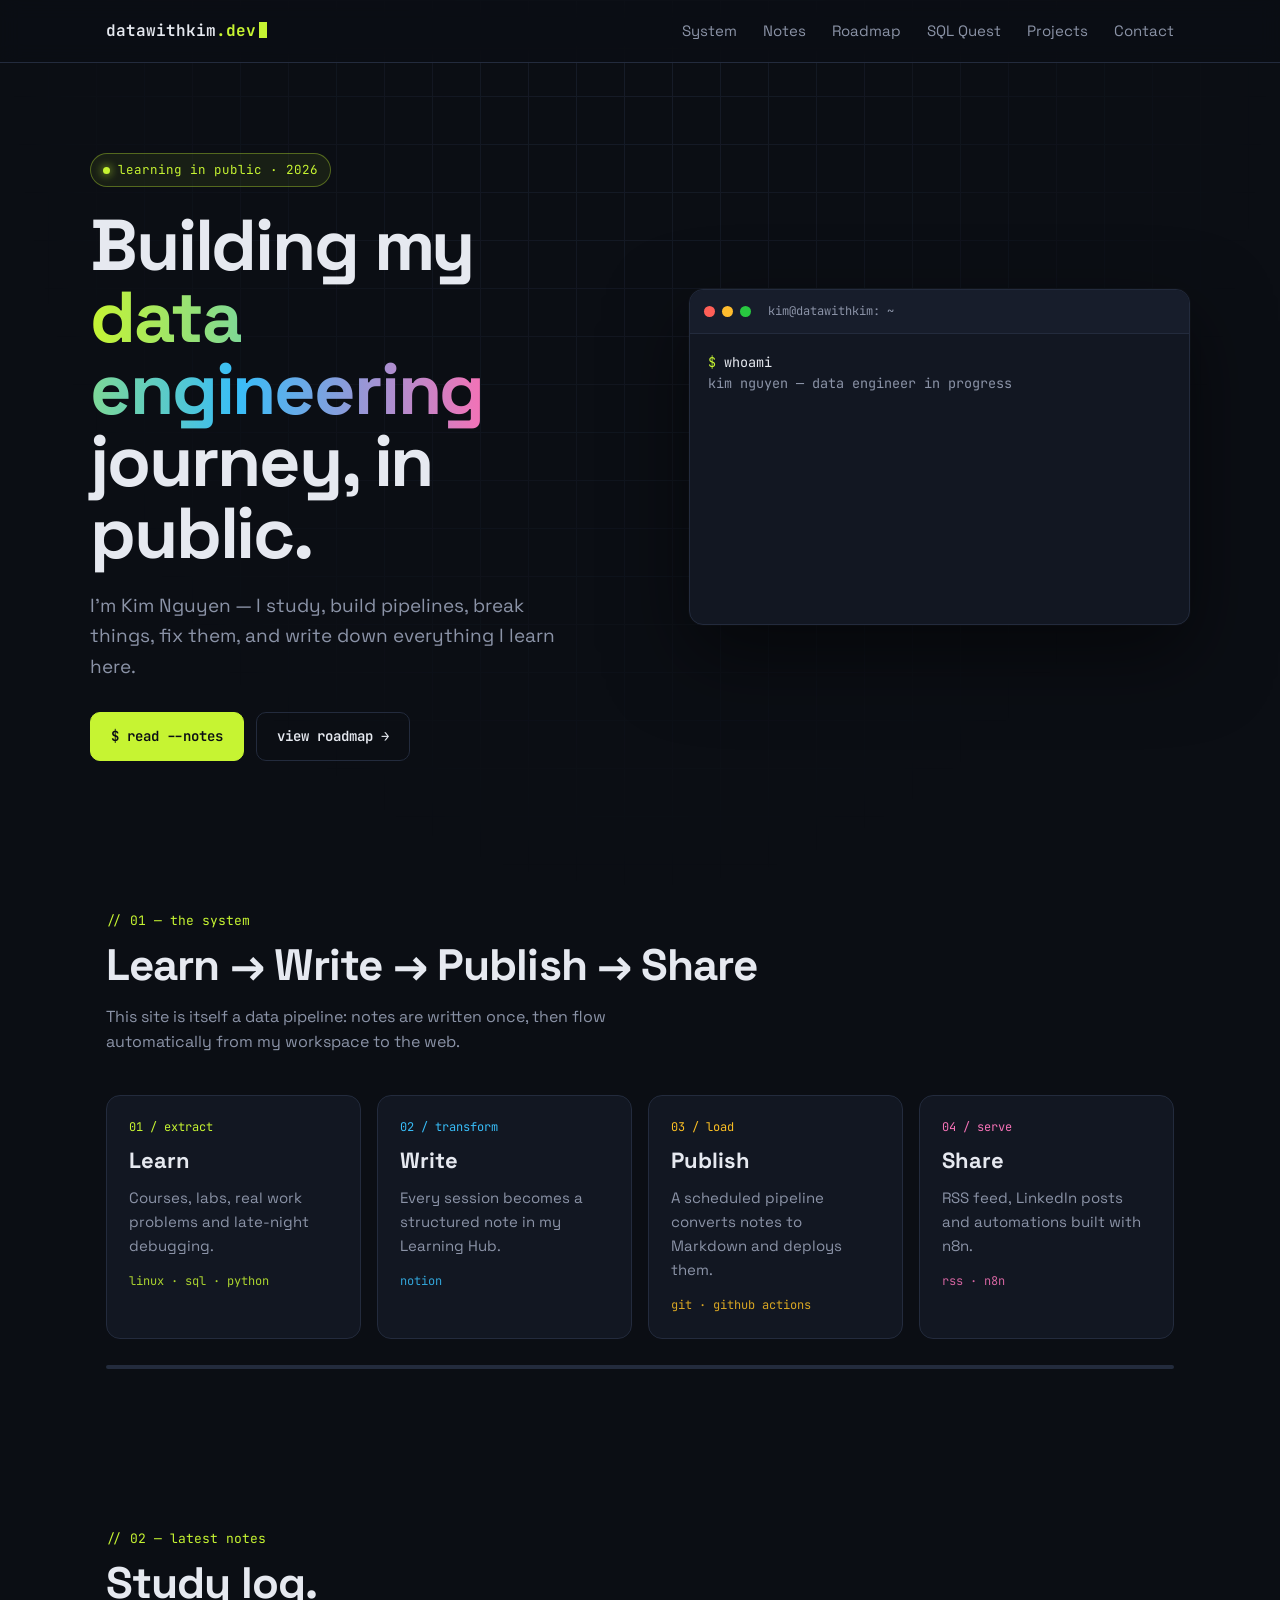
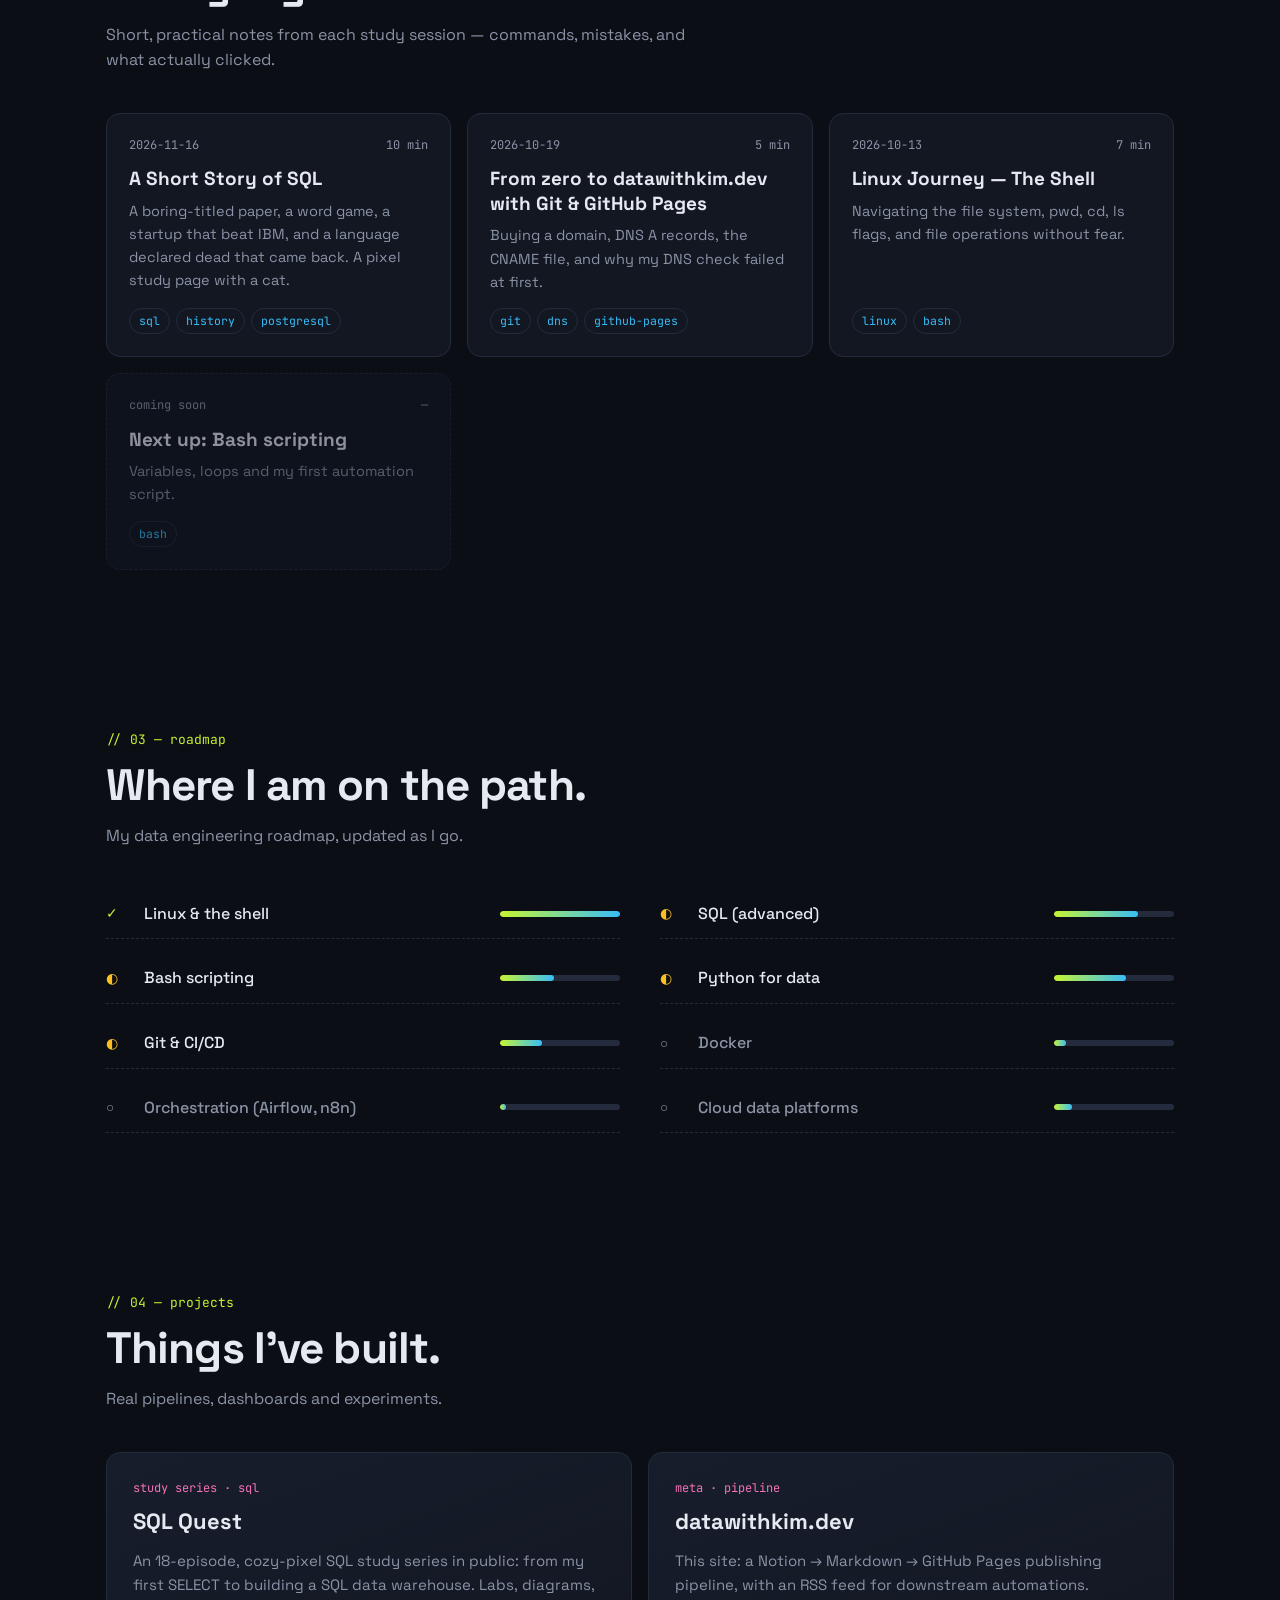
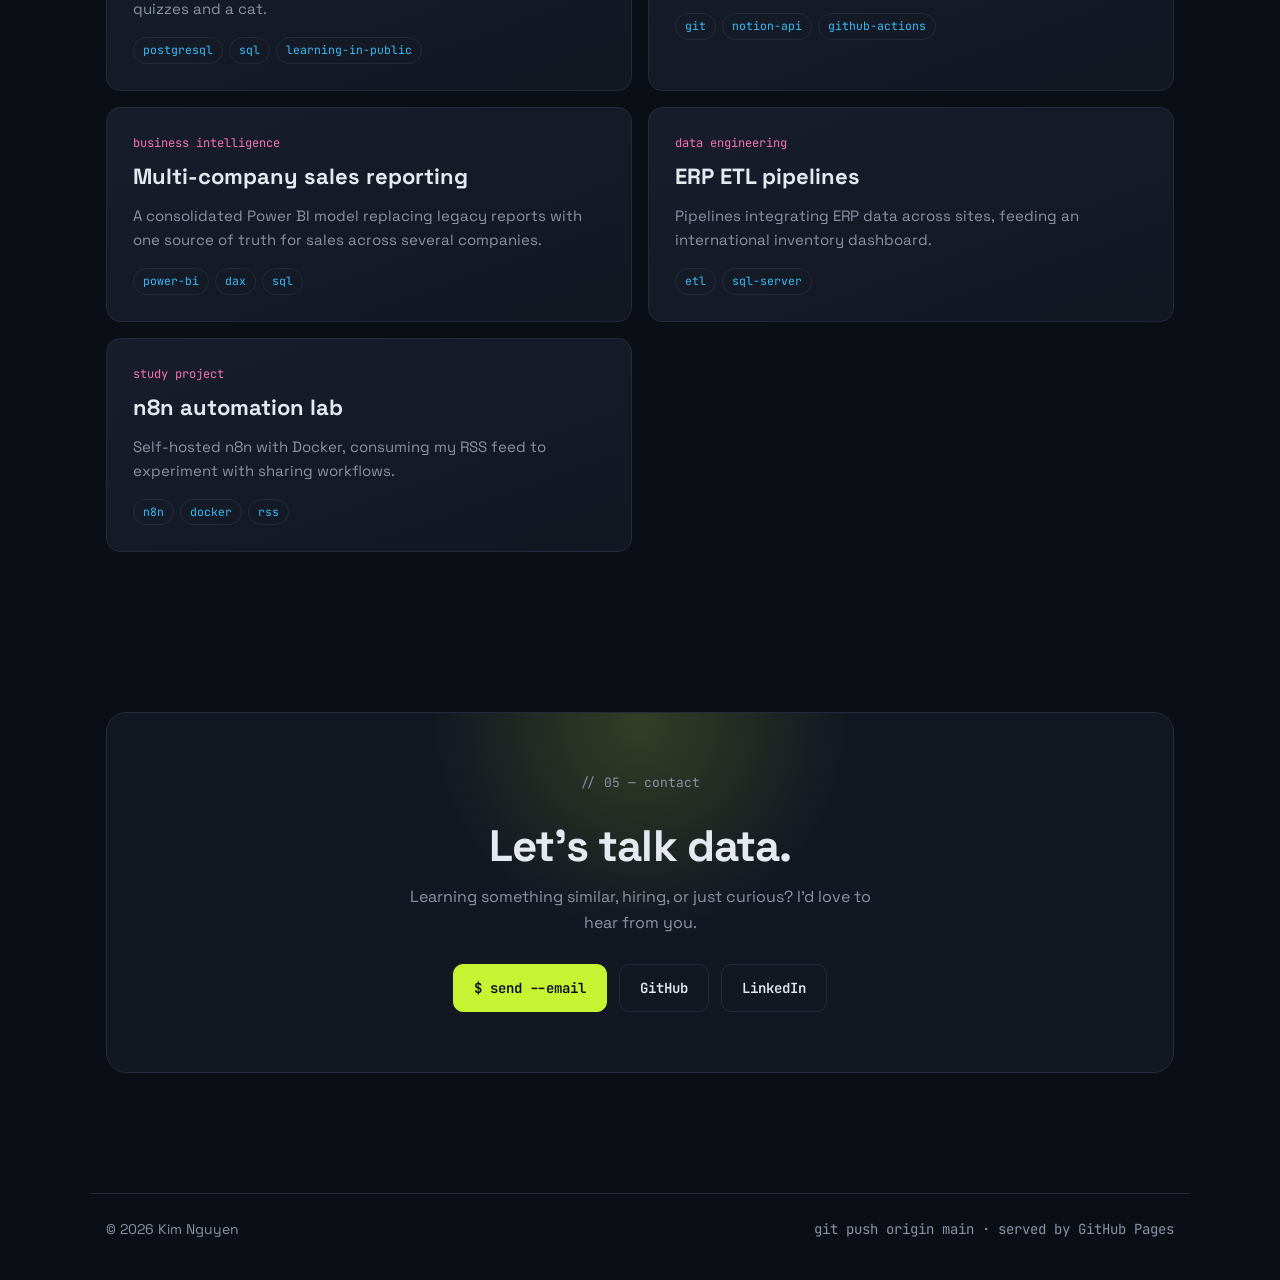
==== commit cd731fb4: "Restore homepage" ====
--- a/index.html
+++ b/index.html
@@ -1,283 +1,446 @@
 <!DOCTYPE html>
 <html lang="en">
 <head>
-<meta charset="UTF-8">
-<meta name="viewport" content="width=device-width, initial-scale=1">
-<title>Session Complete — Cat Party</title>
-<link href="https://fonts.googleapis.com/css2?family=Press+Start+2P&display=swap" rel="stylesheet">
-<style>
-  :root{--bg:#140b26;--pink:#ff5fa2;--cyan:#3de1ff;--yellow:#ffd23f;--lime:#9dff5c}
-  *{box-sizing:border-box;margin:0;padding:0}
-  body{background:var(--bg);color:#fff;font-family:'Press Start 2P',monospace;min-height:100vh;overflow-x:hidden;
-    display:flex;flex-direction:column;align-items:center;justify-content:center;text-align:center}
-  canvas#bg,canvas#fx{position:fixed;inset:0;width:100vw;height:100vh;pointer-events:none}
-  canvas#bg{z-index:0} canvas#fx{z-index:3}
-  .wrap{position:relative;z-index:2;display:flex;flex-direction:column;align-items:center;padding:20px 16px 28px}
-  h1{font-size:clamp(16px,4.5vw,30px);line-height:1.5;color:var(--yellow);text-shadow:4px 4px 0 var(--pink),8px 8px 0 #0008}
-  .sub{font-size:11px;color:var(--cyan);margin:10px 0 4px;line-height:1.8}
-  .count{font-size:9px;opacity:.6;margin-bottom:8px}
-  canvas#cat{width:min(320px,76vw);aspect-ratio:80/76;image-rendering:pixelated}
-  .floor{display:flex;gap:4px;margin-top:-6px}
-  .tile{width:20px;height:10px;background:#2b2150}
-  .controls{display:flex;gap:10px;margin-top:16px;flex-wrap:wrap;justify-content:center}
-  button,label.btn{font-family:inherit;font-size:10px;padding:13px 14px;border:none;cursor:pointer;color:#fff;background:var(--pink);
-    box-shadow:0 5px 0 #a3245f;border-radius:0;outline:3px solid #000;transition:transform .06s}
-  button:active,label.btn:active{transform:translateY(4px);box-shadow:0 1px 0 #a3245f}
-  .alt{background:#2b2150!important;color:var(--cyan)!important;box-shadow:0 5px 0 #0d0820!important}
-  .small{font-size:8px;padding:8px 10px}
-  input[type=file]{display:none}
-  .source{font-size:8px;color:var(--lime);margin-top:12px;min-height:10px;line-height:1.7;max-width:90vw;word-break:break-word}
-  .bpm{font-size:8px;margin-top:10px;opacity:.8;display:flex;gap:8px;align-items:center;flex-wrap:wrap;justify-content:center}
-  input[type=range]{accent-color:var(--pink);width:110px}
-  .player{margin-top:16px;width:340px;max-width:92vw;height:152px;border-radius:12px;overflow:hidden;box-shadow:6px 6px 0 var(--pink)}
-  .player.hidden{display:none}
-  .player iframe{width:100%;height:100%;display:block}
-  .gate{position:fixed;inset:0;z-index:10;background:#140b26ee;display:flex;flex-direction:column;align-items:center;justify-content:center;gap:18px;cursor:pointer}
-  .gate.off{display:none}
-  .gate b{font-size:clamp(18px,5vw,34px);color:var(--yellow);text-shadow:4px 4px 0 var(--pink);animation:pulse 1s steps(2) infinite}
-  .gate span{font-size:9px;opacity:.7}
-  @keyframes pulse{50%{opacity:.35}}
-  .credit{font-size:7px;opacity:.5;margin-top:10px;line-height:1.7}
-</style>
+  <meta charset="UTF-8">
+  <meta name="viewport" content="width=device-width, initial-scale=1.0">
+  <title>Data with Kim</title>
+  <meta name="description" content="Kim Nguyen's data engineering journey — learning, building and sharing in public.">
+  <link rel="preconnect" href="https://fonts.googleapis.com">
+  <link rel="preconnect" href="https://fonts.gstatic.com" crossorigin>
+  <link href="https://fonts.googleapis.com/css2?family=Space+Grotesk:wght@400;500;700&family=JetBrains+Mono:wght@400;600&display=swap" rel="stylesheet">
+  <style>
+    :root {
+      --bg: #0b0e14;
+      --panel: #121722;
+      --panel-2: #171d2b;
+      --line: #232b3d;
+      --text: #e6e9f0;
+      --muted: #8b93a7;
+      --lime: #c6f432;
+      --cyan: #38bdf8;
+      --pink: #f472b6;
+      --amber: #fbbf24;
+    }
+    * { box-sizing: border-box; margin: 0; padding: 0; }
+    html { scroll-behavior: smooth; }
+    body {
+      background: var(--bg);
+      color: var(--text);
+      font-family: "Space Grotesk", system-ui, sans-serif;
+      line-height: 1.6;
+      overflow-x: hidden;
+    }
+    /* grid background */
+    body::before {
+      content: ""; position: fixed; inset: 0; z-index: -1;
+      background-image:
+        linear-gradient(var(--line) 1px, transparent 1px),
+        linear-gradient(90deg, var(--line) 1px, transparent 1px);
+      background-size: 48px 48px;
+      mask-image: radial-gradient(ellipse at 50% 0%, #000 0%, transparent 70%);
+      -webkit-mask-image: radial-gradient(ellipse at 50% 0%, #000 0%, transparent 70%);
+      opacity: .55;
+    }
+    a { color: var(--lime); text-decoration: none; }
+    .mono { font-family: "JetBrains Mono", monospace; }
+    .wrap { max-width: 1100px; margin: 0 auto; padding: 0 16px; }
+
+    /* NAV */
+    nav {
+      position: sticky; top: 0; z-index: 20;
+      background: rgba(11,14,20,.75); backdrop-filter: blur(10px);
+      border-bottom: 1px solid var(--line);
+    }
+    nav .wrap { display: flex; justify-content: space-between; align-items: center; height: 62px; }
+    .logo { font-family: "JetBrains Mono", monospace; font-weight: 600; color: var(--text); }
+    .logo b { color: var(--lime); }
+    .logo .cursor { display: inline-block; width: 8px; height: 16px; background: var(--lime); margin-left: 3px; vertical-align: -2px; animation: blink 1s steps(1) infinite; }
+    @keyframes blink { 50% { opacity: 0; } }
+    nav ul { display: flex; gap: 26px; list-style: none; font-size: 15px; }
+    nav ul a { color: var(--muted); transition: color .2s; }
+    nav ul a:hover { color: var(--lime); }
+
+    /* HERO */
+    .hero { display: grid; grid-template-columns: 1.1fr 1fr; gap: 48px; align-items: center; padding: 90px 0 70px; }
+    .badge {
+      display: inline-flex; align-items: center; gap: 8px;
+      font-family: "JetBrains Mono", monospace; font-size: 12.5px; color: var(--lime);
+      border: 1px solid rgba(198,244,50,.35); background: rgba(198,244,50,.07);
+      padding: 6px 12px; border-radius: 999px; margin-bottom: 22px;
+    }
+    .badge .dot { width: 7px; height: 7px; border-radius: 50%; background: var(--lime); box-shadow: 0 0 10px var(--lime); animation: pulse 2s infinite; }
+    @keyframes pulse { 50% { opacity: .35; } }
+    h1 { font-size: clamp(40px, 6.5vw, 72px); line-height: 1; letter-spacing: -.03em; font-weight: 700; margin-bottom: 22px; }
+    h1 .grad {
+      background: linear-gradient(90deg, var(--lime), var(--cyan) 55%, var(--pink));
+      -webkit-background-clip: text; background-clip: text; color: transparent;
+    }
+    .lead { color: var(--muted); font-size: 19px; max-width: 40ch; margin-bottom: 30px; }
+    .btns { display: flex; gap: 12px; flex-wrap: wrap; }
+    .btn {
+      font-family: "JetBrains Mono", monospace; font-size: 14px; font-weight: 600;
+      padding: 12px 20px; border-radius: 10px; border: 1px solid var(--line); color: var(--text);
+      transition: transform .15s, border-color .2s, box-shadow .2s;
+    }
+    .btn:hover { transform: translateY(-2px); border-color: var(--lime); }
+    .btn.primary { background: var(--lime); color: #0b0e14; border-color: var(--lime); }
+    .btn.primary:hover { box-shadow: 0 8px 30px rgba(198,244,50,.3); }
+
+    /* TERMINAL */
+    .terminal {
+      background: var(--panel); border: 1px solid var(--line); border-radius: 14px; overflow: hidden;
+      box-shadow: 0 30px 80px rgba(0,0,0,.5), 0 0 0 1px rgba(255,255,255,.02);
+    }
+    .term-bar { display: flex; align-items: center; gap: 7px; padding: 12px 14px; background: var(--panel-2); border-bottom: 1px solid var(--line); }
+    .term-bar i { width: 11px; height: 11px; border-radius: 50%; display: block; }
+    .term-bar i:nth-child(1) { background: #ff5f57; }
+    .term-bar i:nth-child(2) { background: #febc2e; }
+    .term-bar i:nth-child(3) { background: #28c840; }
+    .term-bar span { margin-left: 10px; font-family: "JetBrains Mono", monospace; font-size: 12px; color: var(--muted); }
+    #term { font-family: "JetBrains Mono", monospace; font-size: 13.5px; padding: 18px; min-height: 290px; white-space: pre-wrap; }
+    #term .p { color: var(--lime); }
+    #term .c { color: var(--text); }
+    #term .o { color: var(--muted); }
+    #term .h { color: var(--cyan); }
+    #term .caret { display: inline-block; width: 8px; height: 15px; background: var(--text); vertical-align: -2px; animation: blink 1s steps(1) infinite; }
+
+    /* SECTIONS */
+    section { padding: 80px 0; }
+    .label { font-family: "JetBrains Mono", monospace; font-size: 13px; color: var(--lime); margin-bottom: 10px; }
+    h2 { font-size: clamp(30px, 4.5vw, 44px); letter-spacing: -.02em; line-height: 1.1; margin-bottom: 14px; }
+    .sub { color: var(--muted); max-width: 60ch; margin-bottom: 40px; }
+
+    /* PIPELINE */
+    .pipeline { display: grid; grid-template-columns: repeat(4, 1fr); gap: 16px; position: relative; }
+    .stage {
+      background: var(--panel); border: 1px solid var(--line); border-radius: 14px; padding: 22px; position: relative;
+      transition: border-color .2s, transform .2s;
+    }
+    .stage:hover { border-color: var(--c); transform: translateY(-3px); }
+    .stage .num { font-family: "JetBrains Mono", monospace; font-size: 12px; color: var(--c); }
+    .stage h3 { font-size: 22px; margin: 6px 0 8px; }
+    .stage p { color: var(--muted); font-size: 15px; }
+    .stage .tool { margin-top: 14px; font-family: "JetBrains Mono", monospace; font-size: 12px; color: var(--c); opacity: .85; }
+    .flow { height: 4px; margin: 26px 0 0; border-radius: 4px; background: var(--line); position: relative; overflow: hidden; }
+    .flow::after {
+      content: ""; position: absolute; top: 0; left: -30%; width: 30%; height: 100%;
+      background: linear-gradient(90deg, transparent, var(--lime), var(--cyan), transparent);
+      animation: flow 2.6s linear infinite;
+    }
+    @keyframes flow { to { left: 100%; } }
+
+    /* NOTES */
+    .notes { display: grid; grid-template-columns: repeat(3, 1fr); gap: 16px; }
+    .note {
+      background: var(--panel); border: 1px solid var(--line); border-radius: 14px; padding: 22px;
+      display: flex; flex-direction: column; color: var(--text); transition: border-color .2s, transform .2s;
+    }
+    .note:hover { border-color: var(--lime); transform: translateY(-3px); }
+    .note .meta { display: flex; justify-content: space-between; font-family: "JetBrains Mono", monospace; font-size: 12px; color: var(--muted); margin-bottom: 12px; }
+    .note h3 { font-size: 19px; line-height: 1.3; margin-bottom: 8px; }
+    .note p { color: var(--muted); font-size: 14.5px; flex: 1; margin-bottom: 14px; }
+    .tags { display: flex; gap: 6px; flex-wrap: wrap; }
+    .tag { font-family: "JetBrains Mono", monospace; font-size: 11.5px; padding: 3px 9px; border-radius: 999px; border: 1px solid var(--line); color: var(--cyan); }
+    .note.soon { border-style: dashed; opacity: .6; }
+
+    /* ROADMAP */
+    .roadmap { display: grid; grid-template-columns: 1fr 1fr; gap: 14px 40px; }
+    .step { display: grid; grid-template-columns: 26px 1fr auto; gap: 12px; align-items: center; padding: 12px 0; border-bottom: 1px dashed var(--line); }
+    .step .ic { font-family: "JetBrains Mono", monospace; font-size: 14px; }
+    .step .name { font-weight: 500; }
+    .bar { width: 120px; height: 6px; background: var(--line); border-radius: 6px; overflow: hidden; }
+    .bar span { display: block; height: 100%; background: linear-gradient(90deg, var(--lime), var(--cyan)); border-radius: 6px; width: 0; transition: width 1.2s cubic-bezier(.2,.8,.2,1); }
+    .done .ic { color: var(--lime); }
+    .doing .ic { color: var(--amber); }
+    .todo .ic, .todo .name { color: var(--muted); }
+
+    /* PROJECTS */
+    .projects { display: grid; grid-template-columns: 1fr 1fr; gap: 16px; }
+    .project {
+      background: linear-gradient(160deg, var(--panel-2), var(--panel));
+      border: 1px solid var(--line); border-radius: 14px; padding: 26px; transition: border-color .2s;
+    }
+    .project:hover { border-color: var(--pink); }
+    .project .kind { font-family: "JetBrains Mono", monospace; font-size: 12px; color: var(--pink); }
+    .project h3 { font-size: 22px; margin: 6px 0 10px; }
+    .project p { color: var(--muted); font-size: 15px; margin-bottom: 16px; }
+
+    /* CONTACT */
+    .contact {
+      text-align: center; background: var(--panel); border: 1px solid var(--line); border-radius: 20px;
+      padding: 60px 24px; position: relative; overflow: hidden;
+    }
+    .contact::before {
+      content: ""; position: absolute; width: 420px; height: 420px; border-radius: 50%;
+      background: radial-gradient(circle, rgba(198,244,50,.18), transparent 70%);
+      top: -200px; left: 50%; transform: translateX(-50%);
+    }
+    .contact h2, .contact p, .contact .btns { position: relative; }
+    .contact p { color: var(--muted); max-width: 48ch; margin: 0 auto 28px; }
+    .contact .btns { justify-content: center; }
+
+    footer { padding: 40px 0; color: var(--muted); font-size: 14px; }
+    footer .wrap { display: flex; justify-content: space-between; flex-wrap: wrap; gap: 10px; border-top: 1px solid var(--line); padding-top: 24px; }
+
+    /* reveal on scroll */
+    .reveal { opacity: 0; transform: translateY(24px); transition: opacity .7s, transform .7s; }
+    .reveal.in { opacity: 1; transform: none; }
+
+    @media (max-width: 900px) {
+      .hero { grid-template-columns: 1fr; padding: 56px 0 40px; }
+      .pipeline, .notes, .projects, .roadmap { grid-template-columns: 1fr; }
+      nav ul { display: none; }
+      .bar { width: 80px; }
+    }
+    @media (prefers-reduced-motion: reduce) {
+      *, *::after { animation: none !important; transition: none !important; }
+      .reveal { opacity: 1; transform: none; }
+    }
+  </style>
 </head>
 <body>
-<canvas id="bg"></canvas>
-<canvas id="fx"></canvas>
-<div class="gate" id="gate"><b>▶ TAP TO PARTY</b><span>tap anywhere to start the music</span></div>
-<div class="wrap">
-  <h1>SESSION<br>COMPLETE!</h1>
-  <p class="sub">Great work today, Tuyền</p>
-  <p class="count" id="count"></p>
-  <canvas id="cat" width="320" height="304" aria-label="Pixel cat with a poker face"></canvas>
-  <div class="floor" id="floor"></div>
-  <div class="controls">
-    <button id="play">▶ PARTY</button>
-  </div>
-  <div class="source" id="source">Loading Spotify…</div>
-  <div class="bpm">BPM <input type="range" id="bpm" min="60" max="180" value="130"><span id="bpmv">130</span>
-    <button class="alt small" id="tap">TAP</button></div>
-  <div class="player" id="playerBox"><div id="sp"></div></div>
-  <p class="credit">♫ POKER FACE — PANDEMXNIUM, pipenpodol (oury)</p>
-</div>
-
-<script>
-/* ===== settings ===== */
-const SPOTIFY_URI = 'spotify:track:7DGayzFQRn99x20IUfqFko'; // POKER FACE on Spotify
-let BPM = 130;                        // tempo of the original mix
-
-/* ===== study-day counter (this browser only) ===== */
-(function(){
-  let n=null;
-  try{const t=new Date().toISOString().slice(0,10);n=+(localStorage.getItem('cp_n')||0);
-    if(localStorage.getItem('cp_last')!==t){n++;localStorage.setItem('cp_n',n);localStorage.setItem('cp_last',t);}}catch(e){}
-  const d=new Date().toLocaleDateString('en-GB',{day:'numeric',month:'short',year:'numeric'});
-  document.getElementById('count').textContent=n?`${d} · STUDY DAY #${n}`:d;
-})();
-
-/* ===== pixel cat: separate parts with joints ===== */
-const PAL={K:'#7a4a10',O:'#ffd23f',D:'#e8a317',W:'#ffffff',P:'#ff9fc4',E:'#1b1030',G:'#3de1ff',S:'#1b1030',L:'#ffffff'};
-const HEAD=[
-"..K..........K..",
-".KPK........KPK.",
-".KPPK......KPPK.",
-".KOOOKKKKKKOOOK.",
-"KOODOOOOOOOODOOK",
-"KOOEEOOOOOOEEOOK",
-"KOOEGOOOOOOEGOOK",
-"KOPOOOOPPOOOOPOK",
-"KOOOOOKKKKOOOOOK",
-".KOOOOOOOOOOOOK.",
-"..KKOOOOOOOOKK.."];
-const HEAD_BLINK=HEAD.map((r,i)=>i===5?"KOOOOOOOOOOOOOOK":i===6?"KOOKKOOOOOOKKOOK":r);
-const HEAD_SHADES=HEAD.map((r,i)=>i===5?"KOSSSSSSSSSSSSOK":i===6?"KOSLSSSOOSLSSSOK":r);
-const TORSO=["KOOWWWWWWOOK","KOOWWWWWWOOK","KOOWWWWWWOOK","KOOOWWWWOOOK",".KKKKKKKKKK."];
-const LEG=["KOOK","KOOK","KWWK","KKKK"];
-const ARM=["KOK","KOK","KOK","KOK","KWK",".K."];
-const TAIL=[".KK","KOK","KOK","KOK","KOK",".K."];
-function bake(rows){const k=document.createElement('canvas');k.width=rows[0].length;k.height=rows.length;const x=k.getContext('2d');
-  rows.forEach((r,y)=>[...r].forEach((ch,i)=>{if(PAL[ch]){x.fillStyle=PAL[ch];x.fillRect(i,y,1,1);}}));return k;}
-const IMG={head:bake(HEAD),blink:bake(HEAD_BLINK),shades:bake(HEAD_SHADES),torso:bake(TORSO),leg:bake(LEG),arm:bake(ARM),tail:bake(TAIL)};
-
-const cv=document.getElementById('cat'),c=cv.getContext('2d');c.imageSmoothingEnabled=false;
-const L=document.createElement('canvas');L.width=80;L.height=76;const l=L.getContext('2d');l.imageSmoothingEnabled=false;
-function part(img,px,py,x,y,a=0){l.save();l.translate(x,y);if(a)l.rotate(a);l.drawImage(img,-px,-py);l.restore();}
-const r2=v=>Math.round(v*2)/2; // move in half-pixels: smooth but still pixel-art
-
-/* choreography: 16-beat loop = 4 moves x 4 beats */
-const TAU=Math.PI*2;
-function targetPose(t,dancing){
-  const P={x:0,y:0,lean:0,sx:1,sy:1,head:0,armL:.25,armR:-.25,legL:0,legR:0,tail:0,spin:1,hop:0};
-  if(!dancing){const br=Math.sin(t*1.6);P.sy=1+.02*br;P.head=.05*Math.sin(t*.8);P.tail=.25*Math.sin(t*1.3);return P;}
-  const beat=Math.floor(t),f=t-beat,move=Math.floor(beat/4)%4,groove=Math.cos(TAU*f),down=Math.max(0,groove);
-  P.y=1.2*groove; P.sx=1+.06*down; P.sy=1-.06*down;          // knees bend on every beat
-  P.tail=.55*Math.sin(Math.PI*t); P.head=.10*Math.sin(TAU*f);
-  if(move===0){ // bounce + alternating arm pumps
-    const s=(1+Math.sin(Math.PI*t))/2;
-    P.armL=.3+2.3*s; P.armR=-(.3+2.3*(1-s)); P.head=.18*Math.sin(Math.PI*t); P.lean=.05*Math.sin(Math.PI*t);
-  }else if(move===1){ // side steps with swinging arms
-    const sw=Math.sin(Math.PI*t/2);
-    P.x=3*sw; P.lean=-.12*Math.cos(Math.PI*t/2);
-    P.armL=.6+.6*Math.sin(Math.PI*t); P.armR=-(.6-.6*Math.sin(Math.PI*t));
-    P.legL=2*Math.max(0,Math.sin(Math.PI*t)); P.legR=2*Math.max(0,-Math.sin(Math.PI*t));
-    P.head=-.15*Math.cos(Math.PI*t/2);
-  }else if(move===2){ // raise the roof
-    P.armL=2.55+.3*down; P.armR=-(2.55+.3*down); P.y=1.8*groove; P.head=.22*groove;
-  }else{ // hops, and a spin on the last beat
-    const b=beat%4;
-    if(b<3){const hf=Math.sin(Math.PI*f);P.hop=(b%2===0)?5*hf:1.5*hf;P.armL=1.5+.8*hf;P.armR=-(1.5+.8*hf);P.legL=P.legR=P.hop>1?1.2:0;}
-    else{P.spin=Math.cos(TAU*f);P.armL=1.3;P.armR=-1.3;P.head=0;}
-  }
-  return P;
-}
-let pose=targetPose(0,false);
-function drawCat(beat,frac,dancing,blink){
-  const T=targetPose(dancing?beat+frac:performance.now()/1000,dancing);
-  for(const k in T){const fast=(k==='spin'||k==='hop')?.6:.32;pose[k]+=(T[k]-pose[k])*fast;}
-  const p=pose,cx=20,ground=35;
-  l.clearRect(0,0,L.width,L.height);l.save();l.scale(2,2);
-  // shadow (shrinks while hopping)
-  const sw=14*(1-p.hop*.07);l.fillStyle='#00000066';l.fillRect(r2(cx+p.x-sw/2),ground+.5,r2(sw),1);
-  // whole-body spin: squash the x axis around the centre
-  l.translate(cx+p.x,0);l.scale(Math.abs(p.spin)<.35?.35*Math.sign(p.spin||1):p.spin,1);l.translate(-(cx+p.x),0);
-  const hipY=r2(32-p.hop+p.y*.5), bx=r2(cx+p.x);
-  part(IMG.leg,0,0,bx-5,r2(hipY-1-p.legL+p.y*.5));
-  part(IMG.leg,0,0,bx+1,r2(hipY-1-p.legR+p.y*.5));
-  l.save();l.translate(bx,hipY);l.rotate(p.lean);l.scale(p.sx,p.sy);
-  part(IMG.tail,1.5,6,5.5,-1.5,p.tail);
-  l.drawImage(IMG.torso,-6,-5);
-  // arms go behind the head when low, in front of it when raised
-  const armL=()=>part(IMG.arm,1.5,.5,-6.5,-4,p.armL), armR=()=>part(IMG.arm,1.5,.5,6.5,-4,p.armR);
-  const upL=Math.abs(p.armL)>1.2, upR=Math.abs(p.armR)>1.2;
-  if(!upL)armL(); if(!upR)armR();
-  const head=(dancing&&danceBeats>=4)?IMG.shades:(blink?IMG.blink:IMG.head);
-  part(head,8,10,0,-3.5,p.head);
-  if(upL)armL(); if(upR)armR();
-  l.restore();l.restore();
-  c.clearRect(0,0,cv.width,cv.height);c.drawImage(L,0,0,cv.width,cv.height);
-}
-
-/* ===== floor, stars, card-suit confetti ===== */
-const floor=document.getElementById('floor');for(let i=0;i<10;i++){const d=document.createElement('div');d.className='tile';floor.appendChild(d);}
-const tiles=[...floor.children],TC=['#ff5fa2','#3de1ff','#ffd23f','#9dff5c','#8a5cff'];
-const bg=document.getElementById('bg'),b=bg.getContext('2d'),fx=document.getElementById('fx'),f=fx.getContext('2d');let stars=[];
-function resize(){[bg,fx].forEach(k=>{k.width=innerWidth;k.height=innerHeight;});
-  stars=Array.from({length:70},()=>({x:Math.random()*innerWidth,y:Math.random()*innerHeight,s:Math.random()<.2?4:2,t:Math.random()*6}));}
-addEventListener('resize',resize);resize();
-let parts=[];const SUITS=['♠','♥','♦','♣'],SC=['#ffffff','#ff5fa2','#ff5fa2','#ffffff'];
-function burst(n=50){for(let i=0;i<n;i++){const k=i%4;parts.push({x:Math.random()*innerWidth,y:-20-Math.random()*200,vy:2+Math.random()*3,
-  vx:(Math.random()-.5)*1.5,s:[16,20,24][i%3],ch:SUITS[k],col:i%7===0?'#ffd23f':SC[k]});}}
-
-/* ===== status line ===== */
-const srcEl=document.getElementById('source');
-const audio=new Audio();let haveSong=false; // (no local-file option)
-
-/* ===== source 2: Spotify embed player ===== */
-let sp=null,spReady=false,spFailed=false,spPos=0,spAt=0,spPaused=true;
-window.onSpotifyIframeApiReady=(IFrameAPI)=>{
-  IFrameAPI.createController(document.getElementById('sp'),{uri:SPOTIFY_URI,width:'100%',height:152},(ctrl)=>{
-    sp=ctrl;
-    ctrl.addListener('ready',()=>{spReady=true;updateUI();tryAutoplay();});
-    // fires about once per second: { isPaused, isBuffering, duration, position } in ms
-    ctrl.addListener('playback_update',e=>{const d=e.data||{};
-      spPos=(d.position||0)/1000;spAt=performance.now();
-      const paused=!!d.isPaused||!!d.isBuffering;
-      if(source()==='sp'&&paused!==spPaused){spPaused=paused;setDancing(!paused);}
-      spPaused=paused;});
-  });
-};
-(function(){const s=document.createElement('script');s.src='https://open.spotify.com/embed/iframe-api/v1';s.async=true;
-  s.onerror=()=>{spFailed=true;updateUI();};document.body.appendChild(s);})();
-setTimeout(()=>{if(!spReady){spFailed=true;updateUI();}},12000);
-
-/* ===== source 3: built-in original beat (fallback) ===== */
-let ctx=null,master,noise,timer=null,step=0,nextT=0,startT=0;
-const NOTE=m=>440*Math.pow(2,(m-69)/12);
-const LEAD=[69,null,null,69,null,72,null,74,76,null,74,null,72,null,69,null,67,null,null,67,null,69,null,72,74,null,72,null,69,null,null,null,
-            69,null,null,69,null,72,null,74,76,null,79,null,76,null,74,null,72,null,74,null,76,null,74,72,69,null,null,null,null,null,null,null];
-const ROOT=[45,41,48,43];
-function tone(type,fq,t,d,v){const o=ctx.createOscillator(),g=ctx.createGain();o.type=type;o.frequency.value=fq;
-  g.gain.setValueAtTime(v,t);g.gain.exponentialRampToValueAtTime(1e-4,t+d);o.connect(g).connect(master);o.start(t);o.stop(t+d+.02);}
-function kick(t){const o=ctx.createOscillator(),g=ctx.createGain();o.frequency.setValueAtTime(150,t);o.frequency.exponentialRampToValueAtTime(40,t+.12);
-  g.gain.setValueAtTime(.9,t);g.gain.exponentialRampToValueAtTime(1e-3,t+.18);o.connect(g).connect(master);o.start(t);o.stop(t+.2);}
-function nz(t,ft,fq,v,d){const s=ctx.createBufferSource();s.buffer=noise;const fl=ctx.createBiquadFilter();fl.type=ft;fl.frequency.value=fq;
-  const g=ctx.createGain();g.gain.setValueAtTime(v,t);g.gain.exponentialRampToValueAtTime(1e-3,t+d);s.connect(fl).connect(g).connect(master);s.start(t);s.stop(t+d+.01);}
-function sched(){const st=60/BPM/4;
-  while(nextT<ctx.currentTime+.12){const i=step%64,bar=i>>4,s=i%16;
-    if(LEAD[i])tone('square',NOTE(LEAD[i]),nextT,st*1.6,.07);
-    if(s%2===0)tone('sawtooth',NOTE(ROOT[bar]+(s%4===2?12:0)),nextT,st*1.2,.12);
-    if(s%4===0)kick(nextT);
-    if(s===4||s===12)nz(nextT,'bandpass',1800,.35,.15);
-    nz(nextT,'highpass',7000,s%2?.04:.09,.05);nextT+=st;step++;}}
-function startBeat(){if(!ctx){ctx=new(window.AudioContext||window.webkitAudioContext)();master=ctx.createGain();master.gain.value=.5;master.connect(ctx.destination);
-  noise=ctx.createBuffer(1,ctx.sampleRate*.2,ctx.sampleRate);const d=noise.getChannelData(0);for(let i=0;i<d.length;i++)d[i]=Math.random()*2-1;}
-  ctx.resume();step=0;nextT=ctx.currentTime+.05;startT=nextT;timer=setInterval(sched,25);setDancing(true);}
-function stopBeat(){clearInterval(timer);timer=null;setDancing(false);}
-
-/* ===== controls ===== */
-let dancing=false,danceBeats=0,phase=0;const btn=document.getElementById('play'),box=document.getElementById('playerBox');
-function source(){return haveSong?'file':(spReady&&!spFailed?'sp':'beat');}
-function updateUI(){
-  const s=source();
-  box.classList.toggle('hidden',s!=='sp'&&!(!spFailed&&!haveSong));
-  srcEl.textContent= s==='sp'?'♫ Press play — the cat follows the song'
-    : (spFailed?'Spotify unavailable here · built-in beat':'Loading Spotify…');
-}
-function setDancing(on){if(on&&!dancing){burst(80);danceBeats=0;}dancing=on;btn.textContent=on?'■ STOP':'▶ PARTY';}
-function stopAll(){audio.pause();if(sp&&spReady)try{sp.pause();}catch(e){}stopBeat();}
-btn.addEventListener('click',()=>{
-  if(dancing){stopAll();return;}
-  const s=source();
-  if(s==='file'){audio.play().catch(()=>{});}
-  else if(s==='sp'){try{sp.resume();}catch(e){sp.togglePlay();}}
-  else{try{startBeat();}catch(e){setDancing(true);}}
-});
-const bpmIn=document.getElementById('bpm'),bpmv=document.getElementById('bpmv');
-function setBPM(v){BPM=v;bpmIn.value=v;bpmv.textContent=v;try{localStorage.setItem('cp_bpm_web',v);}catch(e){}}
-try{const sb=+localStorage.getItem('cp_bpm_web');if(sb)setBPM(sb);}catch(e){}
-bpmIn.addEventListener('input',()=>setBPM(+bpmIn.value));
-// TAP: 3+ taps set the tempo; every tap lines the cat's beat up with the music
-let taps=[];document.getElementById('tap').addEventListener('click',()=>{const n=performance.now();
-  taps=taps.filter(t=>n-t<3000);taps.push(n);
-  if(taps.length>=3)setBPM(Math.max(60,Math.min(180,Math.round(60000/((taps[taps.length-1]-taps[0])/(taps.length-1))))));
-  if(dancing){const bl=60/BPM;phase=rawTime()%bl;}
-});
-
-/* ===== start: autoplay if the browser allows it, otherwise one tap anywhere ===== */
-const gate=document.getElementById('gate');
-function hideGate(){gate.classList.add('off');}
-function tryAutoplay(){ // most browsers block sound before a tap; if it works, the gate disappears
-  if(source()==='sp'&&!dancing)try{sp.play();}catch(e){}
-  setTimeout(()=>{if(dancing)hideGate();},2500);
-}
-gate.addEventListener('click',()=>{
-  if(!haveSong&&!spReady&&!spFailed)return; // still loading Spotify: wait for it
-  hideGate();if(!dancing)btn.click();});
-const gateTitle=gate.querySelector('b');gateTitle.textContent='LOADING…';
-setInterval(()=>{if(haveSong||spReady||spFailed)gateTitle.textContent='▶ TAP TO PARTY';},200);
-
-/* ===== timing + render loop ===== */
-const t0=performance.now();
-function rawTime(){const s=source();
-  if(!dancing)return(performance.now()-t0)/1000;
-  if(s==='file')return audio.currentTime;
-  if(s==='sp')return spPos+(spPaused?0:(performance.now()-spAt)/1000);
-  return ctx?Math.max(0,ctx.currentTime-startT):0;}
-let lastBeat=-1;
-function frame(now){
-  const tt=Math.max(0,rawTime()-(dancing?phase:0)),bf=tt*BPM/60,beat=Math.floor(bf),frac=bf-beat;
-  if(dancing&&beat!==lastBeat){danceBeats++;lastBeat=beat;}
-  drawCat(beat,frac,dancing,!dancing&&((now/1000)%3.2)<0.15);
-  tiles.forEach((d,i)=>d.style.background=dancing?TC[(i+beat)%TC.length]:'#2b2150');
-  b.clearRect(0,0,bg.width,bg.height);
-  for(const s of stars){const on=dancing?((Math.floor(s.t)+beat)%3!==0):(Math.sin(now/600+s.t)>0);
-    b.fillStyle=on?(s.s>2?'#ffd23f':'#ffffffaa'):'#ffffff22';b.fillRect(Math.floor(s.x),Math.floor(s.y),s.s,s.s);}
-  f.clearRect(0,0,fx.width,fx.height);if(dancing&&Math.random()<.05)burst(2);
-  parts=parts.filter(p=>p.y<innerHeight+30);
-  for(const p of parts){p.y+=p.vy;p.x+=p.vx;f.font=`${p.s}px 'Press Start 2P',monospace`;f.fillStyle=p.col;
-    f.fillText(p.ch,Math.round(p.x/4)*4,Math.round(p.y/4)*4);}
-  requestAnimationFrame(frame);
-}
-updateUI();requestAnimationFrame(frame);setTimeout(()=>burst(40),300);
-</script>
+
+  <nav>
+    <div class="wrap">
+      <a class="logo" href="#">datawithkim<b>.dev</b><span class="cursor"></span></a>
+      <ul>
+        <li><a href="#system">System</a></li>
+        <li><a href="#notes">Notes</a></li>
+        <li><a href="#roadmap">Roadmap</a></li>
+        <li><a href="/sql/">SQL Quest</a></li>
+        <li><a href="#projects">Projects</a></li>
+        <li><a href="#contact">Contact</a></li>
+      </ul>
+    </div>
+  </nav>
+
+  <!-- HERO -->
+  <header class="wrap hero">
+    <div>
+      <div class="badge"><span class="dot"></span> learning in public · 2026</div>
+      <h1>Building my<br><span class="grad">data engineering</span><br>journey, in public.</h1>
+      <p class="lead">I'm Kim Nguyen — I study, build pipelines, break things, fix them, and write down everything I learn here.</p>
+      <div class="btns">
+        <a class="btn primary" href="#notes">$ read --notes</a>
+        <a class="btn" href="#roadmap">view roadmap →</a>
+      </div>
+    </div>
+
+    <div class="terminal" aria-label="Terminal introduction">
+      <div class="term-bar"><i></i><i></i><i></i><span>kim@datawithkim: ~</span></div>
+      <div id="term"></div>
+    </div>
+  </header>
+
+  <!-- SYSTEM -->
+  <section id="system" class="reveal">
+    <div class="wrap">
+      <p class="label">// 01 — the system</p>
+      <h2>Learn → Write → Publish → Share</h2>
+      <p class="sub">This site is itself a data pipeline: notes are written once, then flow automatically from my workspace to the web.</p>
+      <div class="pipeline">
+        <div class="stage" style="--c: var(--lime)">
+          <div class="num">01 / extract</div>
+          <h3>Learn</h3>
+          <p>Courses, labs, real work problems and late-night debugging.</p>
+          <div class="tool">linux · sql · python</div>
+        </div>
+        <div class="stage" style="--c: var(--cyan)">
+          <div class="num">02 / transform</div>
+          <h3>Write</h3>
+          <p>Every session becomes a structured note in my Learning Hub.</p>
+          <div class="tool">notion</div>
+        </div>
+        <div class="stage" style="--c: var(--amber)">
+          <div class="num">03 / load</div>
+          <h3>Publish</h3>
+          <p>A scheduled pipeline converts notes to Markdown and deploys them.</p>
+          <div class="tool">git · github actions</div>
+        </div>
+        <div class="stage" style="--c: var(--pink)">
+          <div class="num">04 / serve</div>
+          <h3>Share</h3>
+          <p>RSS feed, LinkedIn posts and automations built with n8n.</p>
+          <div class="tool">rss · n8n</div>
+        </div>
+      </div>
+      <div class="flow"></div>
+    </div>
+  </section>
+
+  <!-- NOTES -->
+  <section id="notes" class="reveal">
+    <div class="wrap">
+      <p class="label">// 02 — latest notes</p>
+      <h2>Study log.</h2>
+      <p class="sub">Short, practical notes from each study session — commands, mistakes, and what actually clicked.</p>
+      <div class="notes">
+        <a class="note" href="/sql/ep00-story-of-sql/">
+          <div class="meta"><span>2026-11-16</span><span>10 min</span></div>
+          <h3>A Short Story of SQL</h3>
+          <p>A boring-titled paper, a word game, a startup that beat IBM, and a language declared dead that came back. A pixel study page with a cat.</p>
+          <div class="tags"><span class="tag">sql</span><span class="tag">history</span><span class="tag">postgresql</span></div>
+        </a>
+        <a class="note" href="#">
+          <div class="meta"><span>2026-10-19</span><span>5 min</span></div>
+          <h3>From zero to datawithkim.dev with Git &amp; GitHub Pages</h3>
+          <p>Buying a domain, DNS A records, the CNAME file, and why my DNS check failed at first.</p>
+          <div class="tags"><span class="tag">git</span><span class="tag">dns</span><span class="tag">github-pages</span></div>
+        </a>
+        <a class="note" href="#">
+          <div class="meta"><span>2026-10-13</span><span>7 min</span></div>
+          <h3>Linux Journey — The Shell</h3>
+          <p>Navigating the file system, pwd, cd, ls flags, and file operations without fear.</p>
+          <div class="tags"><span class="tag">linux</span><span class="tag">bash</span></div>
+        </a>
+        <div class="note soon">
+          <div class="meta"><span>coming soon</span><span>—</span></div>
+          <h3>Next up: Bash scripting</h3>
+          <p>Variables, loops and my first automation script.</p>
+          <div class="tags"><span class="tag">bash</span></div>
+        </div>
+      </div>
+    </div>
+  </section>
+
+  <!-- ROADMAP -->
+  <section id="roadmap" class="reveal">
+    <div class="wrap">
+      <p class="label">// 03 — roadmap</p>
+      <h2>Where I am on the path.</h2>
+      <p class="sub">My data engineering roadmap, updated as I go.</p>
+      <div class="roadmap">
+        <div class="step done"><span class="ic">✓</span><span class="name">Linux &amp; the shell</span><div class="bar"><span data-w="100"></span></div></div>
+        <div class="step doing"><span class="ic">◐</span><span class="name">SQL (advanced)</span><div class="bar"><span data-w="70"></span></div></div>
+        <div class="step doing"><span class="ic">◐</span><span class="name">Bash scripting</span><div class="bar"><span data-w="45"></span></div></div>
+        <div class="step doing"><span class="ic">◐</span><span class="name">Python for data</span><div class="bar"><span data-w="60"></span></div></div>
+        <div class="step doing"><span class="ic">◐</span><span class="name">Git &amp; CI/CD</span><div class="bar"><span data-w="35"></span></div></div>
+        <div class="step todo"><span class="ic">○</span><span class="name">Docker</span><div class="bar"><span data-w="10"></span></div></div>
+        <div class="step todo"><span class="ic">○</span><span class="name">Orchestration (Airflow, n8n)</span><div class="bar"><span data-w="5"></span></div></div>
+        <div class="step todo"><span class="ic">○</span><span class="name">Cloud data platforms</span><div class="bar"><span data-w="15"></span></div></div>
+      </div>
+    </div>
+  </section>
+
+  <!-- PROJECTS -->
+  <section id="projects" class="reveal">
+    <div class="wrap">
+      <p class="label">// 04 — projects</p>
+      <h2>Things I've built.</h2>
+      <p class="sub">Real pipelines, dashboards and experiments.</p>
+      <div class="projects">
+        <a class="project" href="/sql/" style="color:inherit">
+          <div class="kind">study series · sql</div>
+          <h3>SQL Quest</h3>
+          <p>An 18-episode, cozy-pixel SQL study series in public: from my first SELECT to building a SQL data warehouse. Labs, diagrams, quizzes and a cat.</p>
+          <div class="tags"><span class="tag">postgresql</span><span class="tag">sql</span><span class="tag">learning-in-public</span></div>
+        </a>
+        <div class="project">
+          <div class="kind">meta · pipeline</div>
+          <h3>datawithkim.dev</h3>
+          <p>This site: a Notion → Markdown → GitHub Pages publishing pipeline, with an RSS feed for downstream automations.</p>
+          <div class="tags"><span class="tag">git</span><span class="tag">notion-api</span><span class="tag">github-actions</span></div>
+        </div>
+        <div class="project">
+          <div class="kind">business intelligence</div>
+          <h3>Multi-company sales reporting</h3>
+          <p>A consolidated Power BI model replacing legacy reports with one source of truth for sales across several companies.</p>
+          <div class="tags"><span class="tag">power-bi</span><span class="tag">dax</span><span class="tag">sql</span></div>
+        </div>
+        <div class="project">
+          <div class="kind">data engineering</div>
+          <h3>ERP ETL pipelines</h3>
+          <p>Pipelines integrating ERP data across sites, feeding an international inventory dashboard.</p>
+          <div class="tags"><span class="tag">etl</span><span class="tag">sql-server</span></div>
+        </div>
+        <div class="project">
+          <div class="kind">study project</div>
+          <h3>n8n automation lab</h3>
+          <p>Self-hosted n8n with Docker, consuming my RSS feed to experiment with sharing workflows.</p>
+          <div class="tags"><span class="tag">n8n</span><span class="tag">docker</span><span class="tag">rss</span></div>
+        </div>
+      </div>
+    </div>
+  </section>
+
+  <!-- CONTACT -->
+  <section id="contact" class="reveal">
+    <div class="wrap">
+      <div class="contact">
+        <p class="label">// 05 — contact</p>
+        <h2>Let's talk data.</h2>
+        <p>Learning something similar, hiring, or just curious? I'd love to hear from you.</p>
+        <div class="btns">
+          <a class="btn primary" href="mailto:you@example.com">$ send --email</a>
+          <a class="btn" href="https://github.com/dottienguyen23" target="_blank" rel="noopener">GitHub</a>
+          <a class="btn" href="https://www.linkedin.com/in/YOUR-LINKEDIN" target="_blank" rel="noopener">LinkedIn</a>
+        </div>
+      </div>
+    </div>
+  </section>
+
+  <footer>
+    <div class="wrap">
+      <span>© <span id="yr">2026</span> Kim Nguyen</span>
+      <span class="mono">git push origin main · served by GitHub Pages</span>
+    </div>
+  </footer>
+
+  <script>
+    document.getElementById('yr').textContent = new Date().getFullYear();
+
+    // Typing terminal
+    var lines = [
+      { t: 'cmd', s: 'whoami' },
+      { t: 'out', s: 'kim nguyen — data engineer in progress' },
+      { t: 'cmd', s: 'cat stack.txt' },
+      { t: 'hl',  s: 'sql · python · bash · power bi · git' },
+      { t: 'cmd', s: 'tail -n 3 learning.log' },
+      { t: 'out', s: '[ok] linux: the shell\n[ok] git + github pages + custom domain\n[..] bash scripting' },
+      { t: 'cmd', s: './publish.sh --to datawithkim.dev' },
+      { t: 'hl',  s: '✔ deployed. see you in the notes.' }
+    ];
+    var term = document.getElementById('term');
+    var reduce = window.matchMedia('(prefers-reduced-motion: reduce)').matches;
+
+    function esc(s) { return s.replace(/&/g,'&amp;').replace(/</g,'&lt;'); }
+
+    if (reduce) {
+      term.innerHTML = lines.map(function (l) {
+        return l.t === 'cmd' ? '<span class="p">$ </span><span class="c">' + esc(l.s) + '</span>'
+             : '<span class="' + (l.t === 'hl' ? 'h' : 'o') + '">' + esc(l.s) + '</span>';
+      }).join('\n');
+    } else {
+      var html = '', i = 0;
+      function next() {
+        if (i >= lines.length) { term.innerHTML = html + '\n<span class="p">$ </span><span class="caret"></span>'; return; }
+        var l = lines[i++];
+        if (l.t === 'cmd') {
+          var j = 0, prefix = html + (html ? '\n' : '') + '<span class="p">$ </span>';
+          (function type() {
+            term.innerHTML = prefix + '<span class="c">' + esc(l.s.slice(0, j)) + '</span><span class="caret"></span>';
+            if (j++ < l.s.length) setTimeout(type, 38 + Math.random() * 40);
+            else { html = prefix + '<span class="c">' + esc(l.s) + '</span>'; setTimeout(next, 350); }
+          })();
+        } else {
+          html += '\n<span class="' + (l.t === 'hl' ? 'h' : 'o') + '">' + esc(l.s) + '</span>';
+          term.innerHTML = html;
+          setTimeout(next, 500);
+        }
+      }
+      setTimeout(next, 500);
+    }
+
+    // Reveal on scroll + fill roadmap bars
+    var io = new IntersectionObserver(function (entries) {
+      entries.forEach(function (e) {
+        if (!e.isIntersecting) return;
+        e.target.classList.add('in');
+        e.target.querySelectorAll('.bar span').forEach(function (b) { b.style.width = b.dataset.w + '%'; });
+        io.unobserve(e.target);
+      });
+    }, { threshold: 0.15 });
+    document.querySelectorAll('.reveal').forEach(function (el) { io.observe(el); });
+  </script>
 </body>
 </html>
